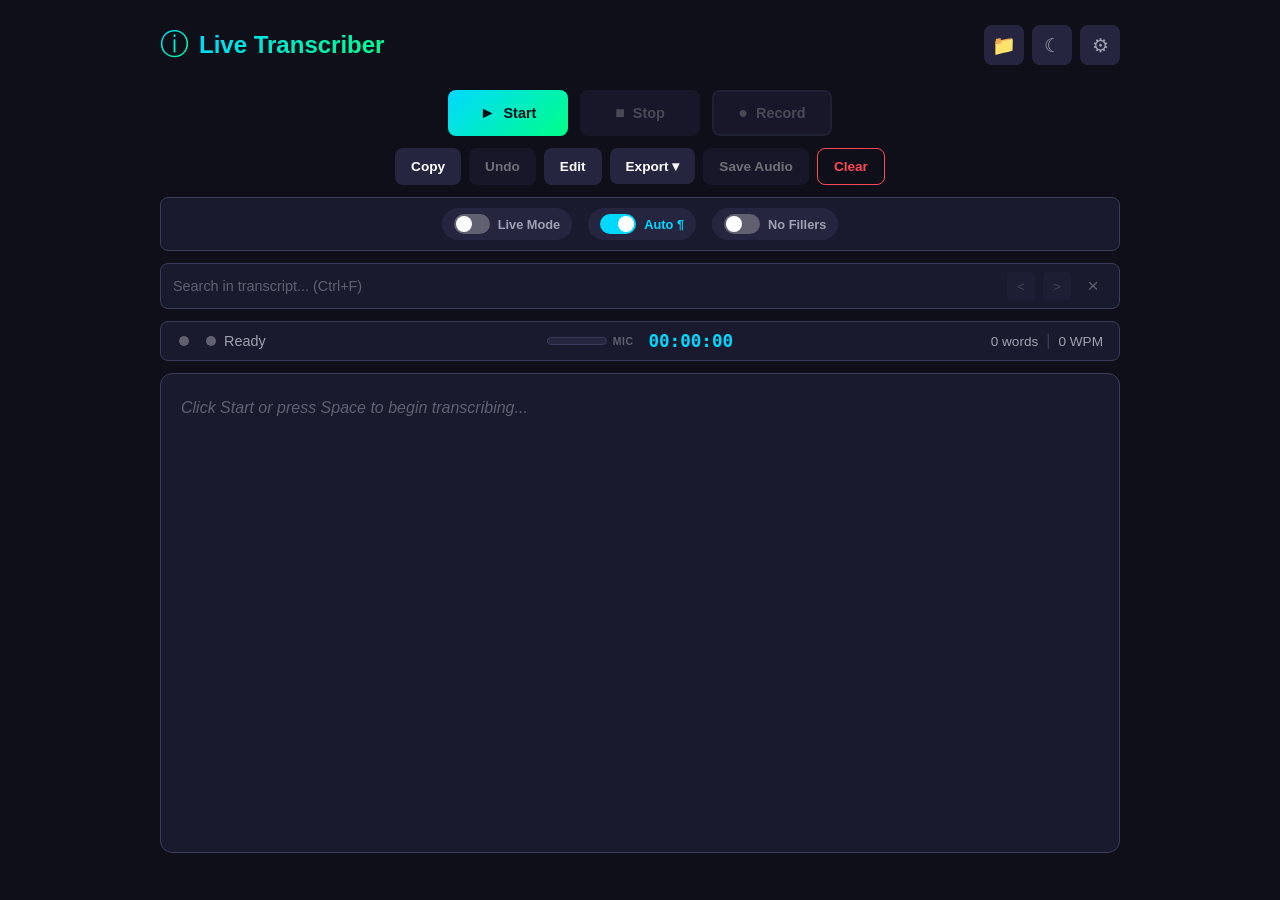
==== index.html @ f81601b1 "Live Transcriber Pro - PWA speech-to-text app Features: real-time transcription, audio recording, fi" ====
<!DOCTYPE html>
<html lang="en">
<head>
    <meta charset="UTF-8">
    <meta name="viewport" content="width=device-width, initial-scale=1.0">
    <title>Live Transcriber Pro</title>
    <link rel="stylesheet" href="style.css">

    <!-- PWA Support -->
    <link rel="manifest" href="manifest.json">
    <meta name="theme-color" content="#00d9ff">
    <meta name="apple-mobile-web-app-capable" content="yes">
    <meta name="apple-mobile-web-app-status-bar-style" content="black-translucent">
    <meta name="apple-mobile-web-app-title" content="Transcriber">
    <link rel="apple-touch-icon" href="icons/icon-192.png">
</head>
<body>
    <div class="app-container">
        <!-- Header -->
        <header class="header">
            <div class="logo">
                <span class="logo-icon">&#9432;</span>
                <h1>Live Transcriber</h1>
            </div>
            <div class="header-controls">
                <button id="uploadBtn" class="icon-btn" title="Upload Audio File">
                    <span>&#128193;</span>
                </button>
                <button id="themeToggle" class="icon-btn" title="Toggle Theme (T)">
                    <span class="theme-icon">&#9790;</span>
                </button>
                <button id="settingsBtn" class="icon-btn" title="Settings">
                    <span>&#9881;</span>
                </button>
            </div>
        </header>

        <!-- Settings Panel -->
        <div id="settingsPanel" class="settings-panel hidden">
            <div class="settings-header">
                <h3>Settings</h3>
                <button id="closeSettings" class="close-btn">&times;</button>
            </div>
            <div class="settings-content">
                <div class="setting-group">
                    <label>Language</label>
                    <select id="language">
                        <option value="en-US">English (US)</option>
                        <option value="en-GB">English (UK)</option>
                        <option value="en-IN">English (India)</option>
                        <option value="es-ES">Spanish</option>
                        <option value="fr-FR">French</option>
                        <option value="de-DE">German</option>
                        <option value="hi-IN">Hindi</option>
                        <option value="te-IN">Telugu</option>
                        <option value="ta-IN">Tamil</option>
                        <option value="ja-JP">Japanese</option>
                        <option value="ko-KR">Korean</option>
                        <option value="zh-CN">Chinese</option>
                        <option value="pt-BR">Portuguese</option>
                        <option value="ru-RU">Russian</option>
                        <option value="ar-SA">Arabic</option>
                    </select>
                </div>
                <div class="setting-group">
                    <label>Font Size</label>
                    <div class="font-controls">
                        <button id="fontDecrease" class="font-btn">A-</button>
                        <span id="fontSizeDisplay">16px</span>
                        <button id="fontIncrease" class="font-btn">A+</button>
                    </div>
                </div>
                <div class="setting-group" id="timestampsGroup">
                    <label>Show Timestamps</label>
                    <label class="toggle">
                        <input type="checkbox" id="showTimestamps">
                        <span class="toggle-slider"></span>
                    </label>
                    <span class="setting-hint" id="timestampsHint"></span>
                </div>
                <div class="setting-group">
                    <label>Auto-save to Browser</label>
                    <label class="toggle">
                        <input type="checkbox" id="autoSave" checked>
                        <span class="toggle-slider"></span>
                    </label>
                </div>
                <div class="setting-group">
                    <label>Noise Reduction</label>
                    <label class="toggle">
                        <input type="checkbox" id="noiseReduction">
                        <span class="toggle-slider"></span>
                    </label>
                </div>
                <div class="setting-group">
                    <label>Debug Logs</label>
                    <label class="toggle">
                        <input type="checkbox" id="debugMode" checked>
                        <span class="toggle-slider"></span>
                    </label>
                </div>
            </div>
        </div>

        <!-- Main Controls -->
        <div class="main-controls">
            <div class="control-group primary-controls">
                <button id="startBtn" class="btn btn-start" title="Start (Space)">
                    <span class="btn-icon">&#9658;</span>
                    <span>Start</span>
                </button>
                <button id="stopBtn" class="btn btn-stop" disabled title="Stop (Space)">
                    <span class="btn-icon">&#9632;</span>
                    <span>Stop</span>
                </button>
                <button id="recordBtn" class="btn btn-record" disabled title="Record Audio (R)">
                    <span class="btn-icon">&#9679;</span>
                    <span>Record</span>
                </button>
            </div>
            <div class="control-group secondary-controls">
                <button id="copyBtn" class="btn btn-secondary" title="Copy (C)">
                    <span>Copy</span>
                </button>
                <button id="undoBtn" class="btn btn-secondary" disabled title="Undo (Ctrl+Z)">
                    <span>Undo</span>
                </button>
                <button id="editBtn" class="btn btn-secondary" title="Edit Mode (E)">
                    <span>Edit</span>
                </button>
                <div class="export-dropdown">
                    <button id="exportBtn" class="btn btn-secondary" title="Export (Ctrl+S)">
                        <span>Export &#9662;</span>
                    </button>
                    <div class="export-menu hidden">
                        <button id="exportTxt">Text (.txt)</button>
                        <button id="exportSrt">Subtitles (.srt)</button>
                        <button id="exportJson">JSON (.json)</button>
                    </div>
                </div>
                <button id="saveAudioBtn" class="btn btn-secondary" disabled title="Save Audio">
                    <span>Save Audio</span>
                </button>
                <button id="clearBtn" class="btn btn-danger" title="Clear All">
                    <span>Clear</span>
                </button>
            </div>
        </div>

        <!-- Quick Toggles Bar -->
        <div class="quick-toggles">
            <label class="quick-toggle" title="Faster display - all text unified">
                <input type="checkbox" id="liveMode">
                <span class="quick-toggle-slider"></span>
                <span class="quick-toggle-label">Live Mode</span>
            </label>
            <label class="quick-toggle" title="Add paragraph breaks on pauses">
                <input type="checkbox" id="autoParagraph" checked>
                <span class="quick-toggle-slider"></span>
                <span class="quick-toggle-label">Auto ¶</span>
            </label>
            <label class="quick-toggle" title="Remove uh, um, like, etc.">
                <input type="checkbox" id="removeFillers">
                <span class="quick-toggle-slider"></span>
                <span class="quick-toggle-label">No Fillers</span>
            </label>
        </div>

        <!-- Search Bar -->
        <div class="search-bar">
            <input type="text" id="searchInput" placeholder="Search in transcript... (Ctrl+F)" />
            <span id="searchResults" class="search-results"></span>
            <button id="searchPrev" class="search-nav" disabled>&lt;</button>
            <button id="searchNext" class="search-nav" disabled>&gt;</button>
            <button id="clearSearch" class="search-clear">&times;</button>
        </div>

        <!-- Status Bar -->
        <div class="status-bar">
            <div class="status-left">
                <span id="connectionIndicator" class="connection-indicator" title="API Connection">
                    <span class="connection-dot"></span>
                </span>
                <span id="status" class="status">Ready</span>
                <span id="recordingIndicator" class="recording-indicator" style="display:none;">
                    <span class="rec-dot"></span> REC
                </span>
            </div>
            <div class="status-center">
                <div class="audio-meter-container" title="Microphone Level">
                    <div id="audioMeter" class="audio-meter">
                        <div id="audioLevel" class="audio-level"></div>
                    </div>
                    <span id="audioStatus" class="audio-status">MIC</span>
                </div>
                <span id="duration" class="duration">00:00:00</span>
            </div>
            <div class="status-right">
                <span id="wordCount" class="stat">0 words</span>
                <span class="stat-divider">|</span>
                <span id="wpm" class="stat">0 WPM</span>
            </div>
        </div>

        <!-- Transcript Container -->
        <div class="transcript-wrapper">
            <div class="transcript-container" id="transcriptContainer">
                <div id="transcript" class="transcript" contenteditable="false">
                    <span class="placeholder">Click Start or press Space to begin transcribing...</span>
                </div>
            </div>
        </div>

    </div>

    <div id="toast" class="toast hidden"></div>

    <!-- Upload Modal -->
    <div id="uploadModal" class="modal hidden">
        <div class="modal-content">
            <div class="modal-header">
                <h3>Upload Audio File</h3>
                <button id="closeUploadModal" class="close-btn">&times;</button>
            </div>
            <div class="modal-body">
                <div class="upload-zone" id="uploadZone">
                    <input type="file" id="audioFileInput" accept="audio/*,.webm,.mp3,.wav,.m4a,.ogg,.flac" hidden>
                    <div class="upload-icon">&#127911;</div>
                    <p>Drag & drop audio file here</p>
                    <p class="upload-hint">or click to browse</p>
                    <p class="upload-formats">Supports: MP3, WAV, M4A, WebM, OGG, FLAC</p>
                </div>
                <div id="uploadFileInfo" class="upload-file-info hidden">
                    <span class="file-icon">&#127925;</span>
                    <span id="uploadFileName" class="file-name">filename.mp3</span>
                    <span id="uploadFileSize" class="file-size">2.5 MB</span>
                    <button id="removeUploadFile" class="remove-file">&times;</button>
                </div>
                <div class="upload-options">
                    <div class="upload-option">
                        <label>Audio Language</label>
                        <select id="uploadLanguage">
                            <option value="auto">Auto-detect</option>
                            <option value="en">English</option>
                            <option value="hi">Hindi</option>
                            <option value="te">Telugu</option>
                            <option value="ta">Tamil</option>
                            <option value="es">Spanish</option>
                            <option value="fr">French</option>
                            <option value="de">German</option>
                            <option value="ja">Japanese</option>
                            <option value="ko">Korean</option>
                            <option value="zh">Chinese</option>
                            <option value="pt">Portuguese</option>
                            <option value="ru">Russian</option>
                            <option value="ar">Arabic</option>
                        </select>
                    </div>
                </div>
                <div id="uploadProgress" class="upload-progress hidden">
                    <div class="progress-bar">
                        <div id="progressFill" class="progress-fill"></div>
                    </div>
                    <p id="uploadStatus" class="upload-status">Connecting to Whisper server...</p>
                    <p id="uploadEstimate" class="upload-estimate"></p>
                </div>
                <div class="upload-server-status">
                    <span id="serverStatus" class="server-status disconnected">
                        <span class="server-dot"></span>
                        <span>Server: Checking...</span>
                    </span>
                </div>
            </div>
            <div class="modal-footer">
                <button id="transcribeBtn" class="btn btn-start" disabled>
                    <span>Transcribe</span>
                </button>
                <button id="transcribeBackground" class="btn btn-secondary hidden">
                    <span>Run in Background</span>
                </button>
                <p class="server-hint">Run <code>python whisper_server.py</code> first</p>
            </div>
        </div>
    </div>

    <script src="app.js"></script>
</body>
</html>
---- style.css ----
/* Live Transcriber Pro - Complete Styles */
* { margin: 0; padding: 0; box-sizing: border-box; }

:root {
    /* Dark theme (default) */
    --bg-primary: #0f0f1a;
    --bg-secondary: #1a1a2e;
    --bg-tertiary: #252540;
    --bg-input: #2a2a4a;
    --text-primary: #ffffff;
    --text-secondary: #a0a0b0;
    --text-muted: #606070;
    --accent-primary: #00d9ff;
    --accent-secondary: #00ff88;
    --accent-gradient: linear-gradient(135deg, #00d9ff, #00ff88);
    --danger: #ff4757;
    --warning: #ffa502;
    --border: #3a3a5a;
    --shadow: rgba(0, 0, 0, 0.3);
}

[data-theme="light"] {
    --bg-primary: #f5f5f8;
    --bg-secondary: #ffffff;
    --bg-tertiary: #e8e8f0;
    --bg-input: #ffffff;
    --text-primary: #1a1a2e;
    --text-secondary: #505060;
    --text-muted: #909098;
    --accent-primary: #0099cc;
    --accent-secondary: #00cc66;
    --accent-gradient: linear-gradient(135deg, #0099cc, #00cc66);
    --border: #d0d0e0;
    --shadow: rgba(0, 0, 0, 0.1);
}

body {
    font-family: 'Segoe UI', -apple-system, BlinkMacSystemFont, sans-serif;
    background: var(--bg-primary);
    min-height: 100vh;
    color: var(--text-primary);
    transition: background 0.3s, color 0.3s;
}

/* App Container */
.app-container {
    max-width: 1000px;
    margin: 0 auto;
    padding: 15px 20px;
    display: flex;
    flex-direction: column;
    min-height: 100vh;
}

/* Header */
.header {
    display: flex;
    justify-content: space-between;
    align-items: center;
    padding: 10px 0;
    margin-bottom: 15px;
}

.logo {
    display: flex;
    align-items: center;
    gap: 10px;
}

.logo-icon {
    font-size: 1.8rem;
    background: var(--accent-gradient);
    -webkit-background-clip: text;
    -webkit-text-fill-color: transparent;
    background-clip: text;
}

.logo h1 {
    font-size: 1.5rem;
    font-weight: 700;
    background: var(--accent-gradient);
    -webkit-background-clip: text;
    -webkit-text-fill-color: transparent;
    background-clip: text;
}

.header-controls {
    display: flex;
    gap: 8px;
}

.icon-btn {
    width: 40px;
    height: 40px;
    border: none;
    border-radius: 8px;
    background: var(--bg-tertiary);
    color: var(--text-secondary);
    font-size: 1.2rem;
    cursor: pointer;
    transition: all 0.2s;
    display: flex;
    align-items: center;
    justify-content: center;
}

.icon-btn:hover {
    background: var(--bg-input);
    color: var(--text-primary);
    transform: scale(1.05);
}

/* Settings Panel */
.settings-panel {
    background: var(--bg-secondary);
    border: 1px solid var(--border);
    border-radius: 12px;
    padding: 20px;
    margin-bottom: 15px;
    animation: slideDown 0.2s ease-out;
}

@keyframes slideDown {
    from { opacity: 0; transform: translateY(-10px); }
    to { opacity: 1; transform: translateY(0); }
}

.settings-header {
    display: flex;
    justify-content: space-between;
    align-items: center;
    margin-bottom: 20px;
    padding-bottom: 10px;
    border-bottom: 1px solid var(--border);
}

.settings-header h3 {
    font-size: 1.1rem;
    color: var(--text-primary);
}

.close-btn {
    width: 30px;
    height: 30px;
    border: none;
    border-radius: 6px;
    background: transparent;
    color: var(--text-secondary);
    font-size: 1.4rem;
    cursor: pointer;
    transition: all 0.2s;
}

.close-btn:hover {
    background: var(--danger);
    color: white;
}

.settings-content {
    display: grid;
    grid-template-columns: repeat(auto-fit, minmax(200px, 1fr));
    gap: 20px;
}

.setting-group {
    display: flex;
    flex-direction: column;
    gap: 8px;
}

.setting-group > label:first-child {
    font-size: 0.85rem;
    color: var(--text-secondary);
    font-weight: 500;
}

.setting-group select {
    padding: 10px 12px;
    border-radius: 8px;
    border: 1px solid var(--border);
    background: var(--bg-input);
    color: var(--text-primary);
    font-size: 0.9rem;
    cursor: pointer;
    transition: border-color 0.2s;
}

.setting-group select:focus {
    outline: none;
    border-color: var(--accent-primary);
}

/* Font Controls */
.font-controls {
    display: flex;
    align-items: center;
    gap: 10px;
}

.font-btn {
    width: 36px;
    height: 36px;
    border: 1px solid var(--border);
    border-radius: 6px;
    background: var(--bg-input);
    color: var(--text-primary);
    font-size: 0.85rem;
    font-weight: 600;
    cursor: pointer;
    transition: all 0.2s;
}

.font-btn:hover {
    background: var(--accent-primary);
    color: var(--bg-primary);
    border-color: var(--accent-primary);
}

#fontSizeDisplay {
    font-size: 0.9rem;
    color: var(--text-secondary);
    min-width: 40px;
    text-align: center;
}

/* Toggle Switch */
.toggle {
    position: relative;
    display: inline-block;
    width: 50px;
    height: 26px;
}

.toggle input {
    opacity: 0;
    width: 0;
    height: 0;
}

.toggle-slider {
    position: absolute;
    cursor: pointer;
    inset: 0;
    background: var(--bg-tertiary);
    border-radius: 26px;
    transition: 0.3s;
}

.toggle-slider::before {
    content: '';
    position: absolute;
    height: 20px;
    width: 20px;
    left: 3px;
    bottom: 3px;
    background: var(--text-secondary);
    border-radius: 50%;
    transition: 0.3s;
}

.toggle input:checked + .toggle-slider {
    background: var(--accent-primary);
}

.toggle input:checked + .toggle-slider::before {
    transform: translateX(24px);
    background: white;
}

/* Quick Toggles Bar */
.quick-toggles {
    display: flex;
    justify-content: center;
    gap: 16px;
    padding: 10px 16px;
    background: var(--bg-secondary);
    border: 1px solid var(--border);
    border-radius: 8px;
    margin-bottom: 12px;
}

.quick-toggle {
    display: flex;
    align-items: center;
    gap: 8px;
    cursor: pointer;
    padding: 6px 12px;
    border-radius: 20px;
    background: var(--bg-tertiary);
    transition: all 0.2s;
    user-select: none;
}

.quick-toggle:hover {
    background: var(--bg-input);
}

.quick-toggle input {
    display: none;
}

.quick-toggle-slider {
    width: 36px;
    height: 20px;
    background: var(--text-muted);
    border-radius: 20px;
    position: relative;
    transition: background 0.3s;
}

.quick-toggle-slider::before {
    content: '';
    position: absolute;
    width: 16px;
    height: 16px;
    border-radius: 50%;
    background: white;
    top: 2px;
    left: 2px;
    transition: transform 0.3s;
}

.quick-toggle input:checked + .quick-toggle-slider {
    background: var(--accent-primary);
}

.quick-toggle input:checked + .quick-toggle-slider::before {
    transform: translateX(16px);
}

.quick-toggle-label {
    font-size: 0.8rem;
    font-weight: 600;
    color: var(--text-secondary);
    white-space: nowrap;
}

.quick-toggle input:checked ~ .quick-toggle-label {
    color: var(--accent-primary);
}

/* Disabled state for quick toggles */
.quick-toggle.disabled {
    opacity: 0.4;
    cursor: not-allowed;
    pointer-events: none;
}

/* Setting hint text */
.setting-hint {
    font-size: 0.7rem;
    color: var(--warning);
    margin-top: 4px;
}

/* Disabled setting group */
.setting-group.disabled {
    opacity: 0.5;
}

.setting-group.disabled .toggle {
    pointer-events: none;
}

/* Main Controls */
.main-controls {
    display: flex;
    flex-direction: column;
    gap: 12px;
    margin-bottom: 12px;
}

.control-group {
    display: flex;
    gap: 10px;
    flex-wrap: wrap;
    justify-content: center;
}

.primary-controls {
    gap: 12px;
}

.secondary-controls {
    gap: 8px;
}

/* Buttons */
.btn {
    padding: 12px 20px;
    border: none;
    border-radius: 8px;
    font-size: 0.9rem;
    font-weight: 600;
    cursor: pointer;
    transition: all 0.2s;
    display: flex;
    align-items: center;
    gap: 8px;
}

.btn:hover:not(:disabled) {
    transform: translateY(-2px);
    box-shadow: 0 4px 12px var(--shadow);
}

.btn:active:not(:disabled) {
    transform: translateY(0);
}

.btn:disabled {
    opacity: 0.4;
    cursor: not-allowed;
}

.btn-icon {
    font-size: 1rem;
}

.btn-start {
    background: var(--accent-gradient);
    color: var(--bg-primary);
    min-width: 120px;
    justify-content: center;
}

.btn-stop {
    background: var(--bg-tertiary);
    color: var(--text-secondary);
    min-width: 120px;
    justify-content: center;
}

.btn-stop:not(:disabled) {
    background: var(--danger);
    color: white;
}

.btn-record {
    background: var(--bg-tertiary);
    color: var(--text-secondary);
    border: 2px solid var(--border);
    min-width: 120px;
    justify-content: center;
}

.btn-record:not(:disabled) {
    border-color: var(--danger);
    color: var(--text-primary);
}

.btn-record:not(:disabled):hover {
    background: var(--danger);
    color: white;
}

.btn-record.recording {
    background: var(--danger);
    color: white;
    border-color: var(--danger);
    animation: recordPulse 1s infinite;
}

@keyframes recordPulse {
    0%, 100% { box-shadow: 0 0 0 0 rgba(255, 71, 87, 0.5); }
    50% { box-shadow: 0 0 0 10px rgba(255, 71, 87, 0); }
}

.btn-secondary {
    background: var(--bg-tertiary);
    color: var(--text-primary);
    padding: 10px 16px;
    font-size: 0.85rem;
}

.btn-secondary:hover:not(:disabled) {
    background: var(--bg-input);
}

.btn-danger {
    background: transparent;
    color: var(--danger);
    border: 1px solid var(--danger);
    padding: 10px 16px;
    font-size: 0.85rem;
}

.btn-danger:hover:not(:disabled) {
    background: var(--danger);
    color: white;
}

/* Export Dropdown */
.export-dropdown {
    position: relative;
}

.export-menu {
    position: absolute;
    top: 100%;
    left: 0;
    margin-top: 5px;
    background: var(--bg-secondary);
    border: 1px solid var(--border);
    border-radius: 8px;
    overflow: hidden;
    min-width: 150px;
    z-index: 100;
    box-shadow: 0 4px 20px var(--shadow);
}

.export-menu button {
    width: 100%;
    padding: 12px 16px;
    border: none;
    background: transparent;
    color: var(--text-primary);
    font-size: 0.85rem;
    text-align: left;
    cursor: pointer;
    transition: background 0.2s;
}

.export-menu button:hover {
    background: var(--bg-tertiary);
}

/* Search Bar */
.search-bar {
    display: flex;
    align-items: center;
    gap: 8px;
    background: var(--bg-secondary);
    border: 1px solid var(--border);
    border-radius: 8px;
    padding: 8px 12px;
    margin-bottom: 12px;
}

.search-bar input {
    flex: 1;
    border: none;
    background: transparent;
    color: var(--text-primary);
    font-size: 0.9rem;
    outline: none;
}

.search-bar input::placeholder {
    color: var(--text-muted);
}

.search-results {
    font-size: 0.8rem;
    color: var(--text-secondary);
    min-width: 60px;
    text-align: center;
}

.search-nav {
    width: 28px;
    height: 28px;
    border: none;
    border-radius: 4px;
    background: var(--bg-tertiary);
    color: var(--text-secondary);
    cursor: pointer;
    transition: all 0.2s;
}

.search-nav:hover:not(:disabled) {
    background: var(--accent-primary);
    color: white;
}

.search-nav:disabled {
    opacity: 0.3;
    cursor: not-allowed;
}

.search-clear {
    width: 28px;
    height: 28px;
    border: none;
    border-radius: 4px;
    background: transparent;
    color: var(--text-muted);
    font-size: 1.2rem;
    cursor: pointer;
    transition: color 0.2s;
}

.search-clear:hover {
    color: var(--danger);
}

/* Status Bar */
.status-bar {
    display: flex;
    justify-content: space-between;
    align-items: center;
    padding: 10px 16px;
    background: var(--bg-secondary);
    border: 1px solid var(--border);
    border-radius: 8px;
    margin-bottom: 12px;
}

.status-left {
    display: flex;
    align-items: center;
    gap: 15px;
}

.status {
    display: flex;
    align-items: center;
    gap: 8px;
    font-size: 0.9rem;
    color: var(--text-secondary);
}

.status::before {
    content: '';
    width: 10px;
    height: 10px;
    border-radius: 50%;
    background: var(--text-muted);
    transition: background 0.3s;
}

.status.listening::before {
    background: var(--accent-secondary);
    animation: pulse 1s infinite;
}

.status.error::before {
    background: var(--danger);
}

@keyframes pulse {
    0%, 100% { opacity: 1; box-shadow: 0 0 0 0 rgba(0, 255, 136, 0.4); }
    50% { opacity: 0.7; box-shadow: 0 0 0 6px rgba(0, 255, 136, 0); }
}

.recording-indicator {
    display: flex;
    align-items: center;
    gap: 6px;
    color: var(--danger);
    font-size: 0.75rem;
    font-weight: 700;
    background: rgba(255, 71, 87, 0.15);
    padding: 4px 10px;
    border-radius: 4px;
}

.rec-dot {
    width: 8px;
    height: 8px;
    background: var(--danger);
    border-radius: 50%;
    animation: recPulse 1s infinite;
}

@keyframes recPulse {
    0%, 100% { opacity: 1; }
    50% { opacity: 0.3; }
}

.status-center {
    position: absolute;
    left: 50%;
    transform: translateX(-50%);
    display: flex;
    align-items: center;
    gap: 15px;
}

/* Audio Level Meter */
.audio-meter-container {
    display: flex;
    align-items: center;
    gap: 6px;
}

.audio-meter {
    width: 60px;
    height: 8px;
    background: var(--bg-tertiary);
    border-radius: 4px;
    overflow: hidden;
    border: 1px solid var(--border);
}

.audio-level {
    height: 100%;
    width: 0%;
    background: var(--accent-secondary);
    border-radius: 3px;
    transition: width 0.05s ease-out, background 0.2s;
}

.audio-level.medium {
    background: var(--warning);
}

.audio-level.high {
    background: var(--danger);
}

.audio-status {
    font-size: 0.65rem;
    font-weight: 700;
    color: var(--text-muted);
    letter-spacing: 0.5px;
}

.audio-status.active {
    color: var(--accent-secondary);
}

/* Connection Indicator */
.connection-indicator {
    display: flex;
    align-items: center;
    padding: 2px;
}

.connection-dot {
    width: 10px;
    height: 10px;
    border-radius: 50%;
    background: var(--text-muted);
    transition: background 0.3s, box-shadow 0.3s;
}

.connection-indicator.connecting .connection-dot {
    background: var(--warning);
    animation: connectionPulse 1s infinite;
}

.connection-indicator.connected .connection-dot {
    background: var(--accent-secondary);
    box-shadow: 0 0 8px var(--accent-secondary);
}

.connection-indicator.error .connection-dot {
    background: var(--danger);
    box-shadow: 0 0 8px var(--danger);
}

@keyframes connectionPulse {
    0%, 100% { opacity: 1; }
    50% { opacity: 0.4; }
}

.duration {
    font-family: 'SF Mono', 'Consolas', monospace;
    font-size: 1.1rem;
    color: var(--accent-primary);
    font-weight: 600;
}

.status-right {
    display: flex;
    align-items: center;
    gap: 8px;
}

.stat {
    font-size: 0.85rem;
    color: var(--text-secondary);
}

.stat-divider {
    color: var(--border);
}

/* Transcript Container */
.transcript-wrapper {
    flex: 1;
    display: flex;
    flex-direction: column;
    min-height: 0;
}

.transcript-container {
    flex: 1;
    background: var(--bg-secondary);
    border: 1px solid var(--border);
    border-radius: 12px;
    padding: 20px;
    min-height: 300px;
    max-height: calc(100vh - 420px);
    overflow-y: auto;
    transition: border-color 0.2s;
}

.transcript-container:focus-within {
    border-color: var(--accent-primary);
}

.transcript {
    font-size: 1.1rem;
    line-height: 1.8;
    outline: none;
}

.transcript.editable {
    cursor: text;
}

.placeholder {
    color: var(--text-muted);
    font-style: italic;
}

.confirmed {
    color: var(--text-primary);
}

.live {
    color: var(--accent-secondary);
    background: rgba(0, 255, 136, 0.15);
    font-weight: 500;
    border-bottom: 2px solid var(--accent-secondary);
    padding: 2px 4px;
    border-radius: 3px;
}

/* Live Mode - All text displayed as unified stream */
.live-mode {
    color: var(--text-primary);
    font-weight: 400;
}

.timestamp {
    font-size: 0.75rem;
    color: var(--accent-primary);
    font-family: monospace;
    margin-right: 8px;
    opacity: 0.8;
}

.paragraph-break {
    display: block;
    margin: 16px 0;
}

.search-highlight {
    background: var(--warning);
    color: var(--bg-primary);
    padding: 1px 2px;
    border-radius: 2px;
}

.search-highlight.current {
    background: var(--accent-primary);
}

/* Scrollbar */
.transcript-container::-webkit-scrollbar {
    width: 8px;
}

.transcript-container::-webkit-scrollbar-track {
    background: var(--bg-tertiary);
    border-radius: 4px;
}

.transcript-container::-webkit-scrollbar-thumb {
    background: var(--border);
    border-radius: 4px;
}

.transcript-container::-webkit-scrollbar-thumb:hover {
    background: var(--text-muted);
}

/* Keyboard Shortcuts Bar */
.shortcuts-bar {
    display: flex;
    justify-content: center;
    flex-wrap: wrap;
    gap: 15px;
    padding: 12px;
    margin-top: 12px;
    background: var(--bg-secondary);
    border: 1px solid var(--border);
    border-radius: 8px;
}

.shortcut {
    display: flex;
    align-items: center;
    gap: 6px;
    font-size: 0.75rem;
    color: var(--text-muted);
}

kbd {
    display: inline-block;
    padding: 3px 6px;
    font-family: 'SF Mono', 'Consolas', monospace;
    font-size: 0.7rem;
    background: var(--bg-tertiary);
    border: 1px solid var(--border);
    border-radius: 4px;
    color: var(--text-secondary);
}

/* Toast Notification */
.toast {
    position: fixed;
    bottom: 30px;
    left: 50%;
    transform: translateX(-50%) translateY(100px);
    background: var(--accent-gradient);
    color: var(--bg-primary);
    padding: 12px 30px;
    border-radius: 8px;
    font-weight: 600;
    font-size: 0.9rem;
    z-index: 1000;
    opacity: 0;
    transition: all 0.3s ease;
    box-shadow: 0 4px 20px var(--shadow);
}

.toast.show {
    transform: translateX(-50%) translateY(0);
    opacity: 1;
}

.toast.error {
    background: var(--danger);
    color: white;
}

/* Hidden class */
.hidden {
    display: none !important;
}

/* Modal */
.modal {
    position: fixed;
    inset: 0;
    background: rgba(0, 0, 0, 0.7);
    display: flex;
    align-items: center;
    justify-content: center;
    z-index: 1000;
    backdrop-filter: blur(4px);
}

.modal-content {
    background: var(--bg-secondary);
    border: 1px solid var(--border);
    border-radius: 16px;
    width: 90%;
    max-width: 500px;
    max-height: 90vh;
    overflow-y: auto;
    animation: modalSlideIn 0.2s ease-out;
}

@keyframes modalSlideIn {
    from { opacity: 0; transform: scale(0.95) translateY(-10px); }
    to { opacity: 1; transform: scale(1) translateY(0); }
}

.modal-header {
    display: flex;
    justify-content: space-between;
    align-items: center;
    padding: 20px;
    border-bottom: 1px solid var(--border);
}

.modal-header h3 {
    font-size: 1.2rem;
    color: var(--text-primary);
}

.modal-body {
    padding: 20px;
}

.modal-footer {
    padding: 15px 20px;
    border-top: 1px solid var(--border);
    display: flex;
    flex-direction: column;
    align-items: center;
    gap: 10px;
}

.modal-footer .btn {
    width: 100%;
    justify-content: center;
}

/* Upload Zone */
.upload-zone {
    border: 2px dashed var(--border);
    border-radius: 12px;
    padding: 40px 20px;
    text-align: center;
    cursor: pointer;
    transition: all 0.2s;
    background: var(--bg-tertiary);
}

.upload-zone:hover {
    border-color: var(--accent-primary);
    background: var(--bg-input);
}

.upload-zone.dragover {
    border-color: var(--accent-secondary);
    background: rgba(0, 255, 136, 0.1);
}

.upload-icon {
    font-size: 3rem;
    margin-bottom: 15px;
}

.upload-zone p {
    color: var(--text-secondary);
    margin: 5px 0;
}

.upload-hint {
    font-size: 0.85rem;
    color: var(--text-muted) !important;
}

.upload-formats {
    font-size: 0.75rem;
    color: var(--text-muted) !important;
    margin-top: 15px !important;
}

/* File Info */
.upload-file-info {
    display: flex;
    align-items: center;
    gap: 12px;
    padding: 15px;
    background: var(--bg-tertiary);
    border-radius: 8px;
    margin-bottom: 15px;
}

.file-icon {
    font-size: 1.5rem;
}

.file-name {
    flex: 1;
    color: var(--text-primary);
    font-weight: 500;
    overflow: hidden;
    text-overflow: ellipsis;
    white-space: nowrap;
}

.file-size {
    color: var(--text-muted);
    font-size: 0.85rem;
}

.remove-file {
    width: 28px;
    height: 28px;
    border: none;
    border-radius: 50%;
    background: var(--danger);
    color: white;
    font-size: 1.2rem;
    cursor: pointer;
    transition: transform 0.2s;
}

.remove-file:hover {
    transform: scale(1.1);
}

/* Upload Options */
.upload-options {
    margin: 20px 0;
}

.upload-option {
    display: flex;
    flex-direction: column;
    gap: 8px;
}

.upload-option label {
    font-size: 0.85rem;
    color: var(--text-secondary);
    font-weight: 500;
}

.upload-option select {
    padding: 10px 12px;
    border-radius: 8px;
    border: 1px solid var(--border);
    background: var(--bg-input);
    color: var(--text-primary);
    font-size: 0.9rem;
    cursor: pointer;
}

/* Progress */
.upload-progress {
    margin: 20px 0;
}

.progress-bar {
    height: 8px;
    background: var(--bg-tertiary);
    border-radius: 4px;
    overflow: hidden;
}

.progress-fill {
    height: 100%;
    width: 0%;
    background: var(--accent-gradient);
    border-radius: 4px;
    transition: width 0.3s;
}

.progress-fill.indeterminate {
    width: 30%;
    animation: progressIndeterminate 1.5s infinite ease-in-out;
}

@keyframes progressIndeterminate {
    0% { transform: translateX(-100%); }
    100% { transform: translateX(400%); }
}

.upload-status {
    text-align: center;
    color: var(--text-secondary);
    font-size: 0.85rem;
    margin-top: 10px;
}

.upload-estimate {
    text-align: center;
    color: var(--text-muted);
    font-size: 0.75rem;
    margin-top: 5px;
}

/* Background transcription notification */
.transcription-badge {
    position: fixed;
    bottom: 80px;
    right: 20px;
    background: var(--accent-gradient);
    color: var(--bg-primary);
    padding: 12px 20px;
    border-radius: 8px;
    font-size: 0.85rem;
    font-weight: 600;
    box-shadow: 0 4px 20px var(--shadow);
    z-index: 999;
    animation: badgePulse 2s infinite;
}

.transcription-badge.done {
    background: var(--accent-secondary);
    animation: none;
}

@keyframes badgePulse {
    0%, 100% { opacity: 1; }
    50% { opacity: 0.7; }
}

/* Server Status */
.upload-server-status {
    margin-top: 15px;
    text-align: center;
}

.server-status {
    display: inline-flex;
    align-items: center;
    gap: 8px;
    font-size: 0.8rem;
    padding: 6px 12px;
    border-radius: 20px;
    background: var(--bg-tertiary);
}

.server-dot {
    width: 8px;
    height: 8px;
    border-radius: 50%;
    background: var(--text-muted);
}

.server-status.connected .server-dot {
    background: var(--accent-secondary);
    box-shadow: 0 0 6px var(--accent-secondary);
}

.server-status.disconnected .server-dot {
    background: var(--danger);
}

.server-status.checking .server-dot {
    background: var(--warning);
    animation: pulse 1s infinite;
}

.server-hint {
    font-size: 0.75rem;
    color: var(--text-muted);
}

.server-hint code {
    background: var(--bg-tertiary);
    padding: 2px 6px;
    border-radius: 4px;
    font-family: 'SF Mono', 'Consolas', monospace;
}

/* Responsive */
@media (max-width: 768px) {
    .app-container {
        padding: 10px 15px;
    }

    .header {
        flex-direction: column;
        gap: 10px;
        text-align: center;
    }

    .settings-content {
        grid-template-columns: 1fr;
    }

    .control-group {
        flex-direction: column;
    }

    .btn {
        width: 100%;
        justify-content: center;
    }

    .status-bar {
        flex-direction: column;
        gap: 10px;
    }

    .status-center {
        position: static;
        transform: none;
    }

    .shortcuts-bar {
        display: none;
    }

    .transcript-container {
        max-height: calc(100vh - 500px);
    }

    .quick-toggles {
        flex-wrap: wrap;
        gap: 8px;
        padding: 8px 12px;
    }

    .quick-toggle {
        padding: 4px 10px;
    }

    .quick-toggle-slider {
        width: 32px;
        height: 18px;
    }

    .quick-toggle-slider::before {
        width: 14px;
        height: 14px;
    }

    .quick-toggle input:checked + .quick-toggle-slider::before {
        transform: translateX(14px);
    }

    .quick-toggle-label {
        font-size: 0.75rem;
    }
}

@media (max-width: 480px) {
    .logo h1 {
        font-size: 1.2rem;
    }

    .search-bar {
        flex-wrap: wrap;
    }

    .search-bar input {
        width: 100%;
    }
}
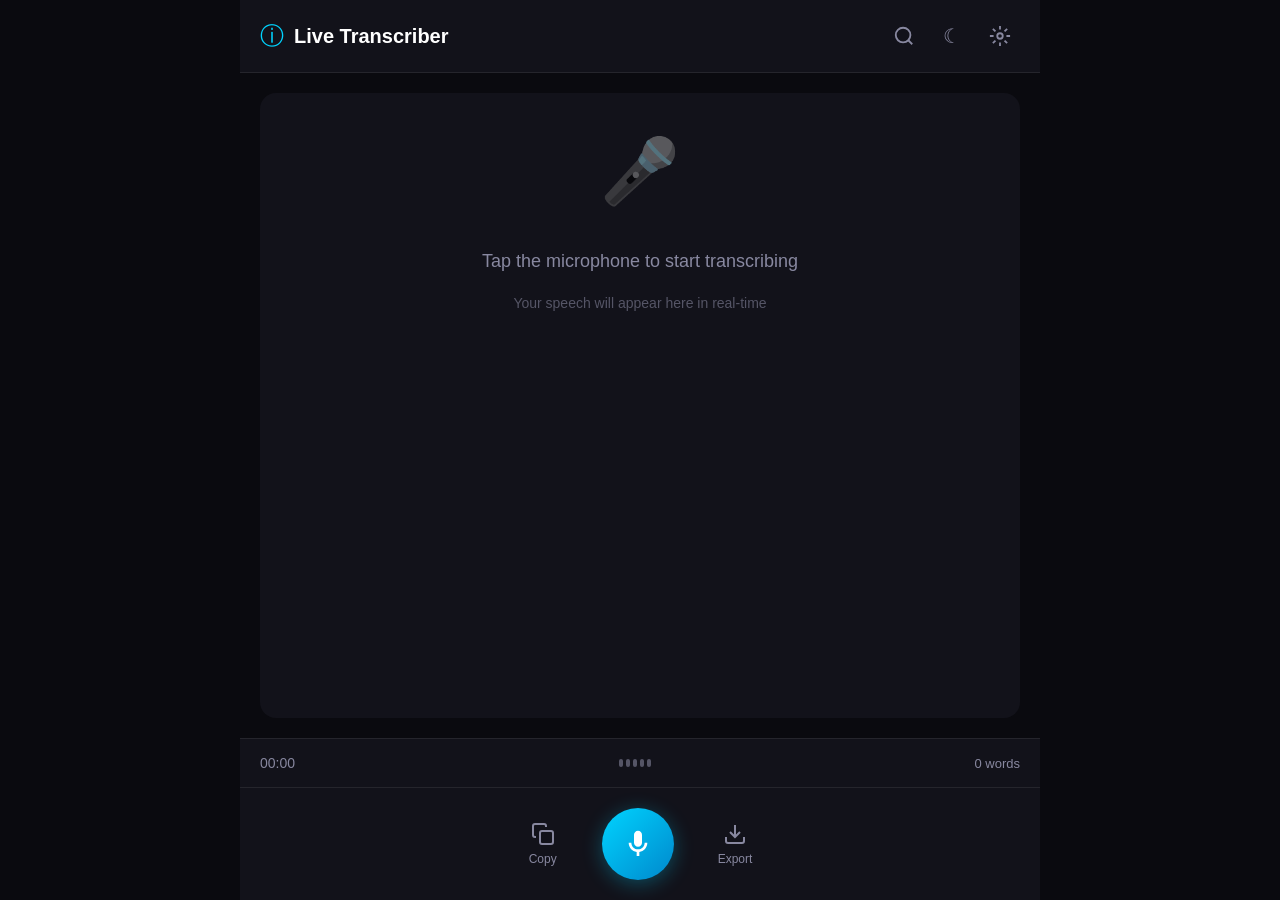
==== commit cac736da: "v4.0 - Modern Clean UI Redesign - Minimal header with just logo + settings icon - Big central mic bu" ====
--- a/index.html
+++ b/index.html
@@ -2,8 +2,8 @@
 <html lang="en">
 <head>
     <meta charset="UTF-8">
-    <meta name="viewport" content="width=device-width, initial-scale=1.0">
-    <title>Live Transcriber Pro</title>
+    <meta name="viewport" content="width=device-width, initial-scale=1.0, maximum-scale=1.0, user-scalable=no">
+    <title>Live Transcriber</title>
     <link rel="stylesheet" href="style.css">
 
     <!-- PWA Support -->
@@ -16,32 +16,142 @@
 </head>
 <body>
     <div class="app-container">
-        <!-- Header -->
+        <!-- Minimal Header -->
         <header class="header">
             <div class="logo">
                 <span class="logo-icon">&#9432;</span>
                 <h1>Live Transcriber</h1>
             </div>
-            <div class="header-controls">
-                <button id="uploadBtn" class="icon-btn" title="Upload Audio File">
-                    <span>&#128193;</span>
+            <div class="header-actions">
+                <button id="searchToggle" class="header-btn" title="Search (Ctrl+F)">
+                    <svg viewBox="0 0 24 24" fill="none" stroke="currentColor" stroke-width="2">
+                        <circle cx="11" cy="11" r="8"/><path d="m21 21-4.35-4.35"/>
+                    </svg>
                 </button>
-                <button id="themeToggle" class="icon-btn" title="Toggle Theme (T)">
+                <button id="themeToggle" class="header-btn" title="Toggle Theme">
                     <span class="theme-icon">&#9790;</span>
                 </button>
-                <button id="settingsBtn" class="icon-btn" title="Settings">
-                    <span>&#9881;</span>
+                <button id="settingsBtn" class="header-btn" title="Settings">
+                    <svg viewBox="0 0 24 24" fill="none" stroke="currentColor" stroke-width="2">
+                        <circle cx="12" cy="12" r="3"/><path d="M12 1v4M12 19v4M4.22 4.22l2.83 2.83M16.95 16.95l2.83 2.83M1 12h4M19 12h4M4.22 19.78l2.83-2.83M16.95 7.05l2.83-2.83"/>
+                    </svg>
                 </button>
             </div>
         </header>
 
-        <!-- Settings Panel -->
-        <div id="settingsPanel" class="settings-panel hidden">
-            <div class="settings-header">
-                <h3>Settings</h3>
-                <button id="closeSettings" class="close-btn">&times;</button>
-            </div>
-            <div class="settings-content">
+        <!-- Search Bar (Hidden by default) -->
+        <div id="searchBar" class="search-bar hidden">
+            <input type="text" id="searchInput" placeholder="Search in transcript..." />
+            <span id="searchResults" class="search-results"></span>
+            <button id="searchPrev" class="search-nav" disabled>&lt;</button>
+            <button id="searchNext" class="search-nav" disabled>&gt;</button>
+            <button id="clearSearch" class="search-clear">&times;</button>
+        </div>
+
+        <!-- Transcript Area (Main Content) -->
+        <div class="transcript-wrapper">
+            <div class="transcript-container" id="transcriptContainer">
+                <div id="transcript" class="transcript" contenteditable="false">
+                    <div class="placeholder-content">
+                        <div class="placeholder-icon">&#127908;</div>
+                        <p class="placeholder-text">Tap the microphone to start transcribing</p>
+                        <p class="placeholder-hint">Your speech will appear here in real-time</p>
+                    </div>
+                </div>
+            </div>
+        </div>
+
+        <!-- Status Bar -->
+        <div class="status-bar">
+            <div class="status-item">
+                <span id="duration" class="duration">00:00</span>
+            </div>
+            <div class="audio-visualizer" id="audioVisualizer">
+                <div class="visualizer-bar"></div>
+                <div class="visualizer-bar"></div>
+                <div class="visualizer-bar"></div>
+                <div class="visualizer-bar"></div>
+                <div class="visualizer-bar"></div>
+            </div>
+            <div class="status-item">
+                <span id="wordCount" class="word-count">0 words</span>
+            </div>
+        </div>
+
+        <!-- Bottom Action Bar -->
+        <div class="action-bar">
+            <button id="copyBtn" class="action-btn" title="Copy">
+                <svg viewBox="0 0 24 24" fill="none" stroke="currentColor" stroke-width="2">
+                    <rect x="9" y="9" width="13" height="13" rx="2"/><path d="M5 15H4a2 2 0 0 1-2-2V4a2 2 0 0 1 2-2h9a2 2 0 0 1 2 2v1"/>
+                </svg>
+                <span>Copy</span>
+            </button>
+
+            <button id="micBtn" class="mic-btn" title="Start/Stop (Space)">
+                <div class="mic-btn-inner">
+                    <svg class="mic-icon" viewBox="0 0 24 24" fill="currentColor">
+                        <path d="M12 14c1.66 0 3-1.34 3-3V5c0-1.66-1.34-3-3-3S9 3.34 9 5v6c0 1.66 1.34 3 3 3z"/>
+                        <path d="M17 11c0 2.76-2.24 5-5 5s-5-2.24-5-5H5c0 3.53 2.61 6.43 6 6.92V21h2v-3.08c3.39-.49 6-3.39 6-6.92h-2z"/>
+                    </svg>
+                    <svg class="stop-icon hidden" viewBox="0 0 24 24" fill="currentColor">
+                        <rect x="6" y="6" width="12" height="12" rx="2"/>
+                    </svg>
+                </div>
+                <div class="mic-pulse"></div>
+            </button>
+
+            <button id="exportBtn" class="action-btn" title="Export">
+                <svg viewBox="0 0 24 24" fill="none" stroke="currentColor" stroke-width="2">
+                    <path d="M21 15v4a2 2 0 0 1-2 2H5a2 2 0 0 1-2-2v-4"/><polyline points="7 10 12 15 17 10"/><line x1="12" y1="15" x2="12" y2="3"/>
+                </svg>
+                <span>Export</span>
+            </button>
+        </div>
+
+        <!-- Context Actions (shown when needed) -->
+        <div id="contextActions" class="context-actions hidden">
+            <button id="recordBtn" class="context-btn" title="Record Audio">
+                <svg viewBox="0 0 24 24" fill="currentColor">
+                    <circle cx="12" cy="12" r="8"/>
+                </svg>
+                <span>Record</span>
+            </button>
+            <button id="undoBtn" class="context-btn" title="Undo">
+                <svg viewBox="0 0 24 24" fill="none" stroke="currentColor" stroke-width="2">
+                    <path d="M3 7v6h6"/><path d="M21 17a9 9 0 0 0-9-9 9 9 0 0 0-6 2.3L3 13"/>
+                </svg>
+                <span>Undo</span>
+            </button>
+            <button id="editBtn" class="context-btn" title="Edit">
+                <svg viewBox="0 0 24 24" fill="none" stroke="currentColor" stroke-width="2">
+                    <path d="M11 4H4a2 2 0 0 0-2 2v14a2 2 0 0 0 2 2h14a2 2 0 0 0 2-2v-7"/><path d="M18.5 2.5a2.121 2.121 0 0 1 3 3L12 15l-4 1 1-4 9.5-9.5z"/>
+                </svg>
+                <span>Edit</span>
+            </button>
+            <button id="clearBtn" class="context-btn danger" title="Clear">
+                <svg viewBox="0 0 24 24" fill="none" stroke="currentColor" stroke-width="2">
+                    <polyline points="3 6 5 6 21 6"/><path d="M19 6v14a2 2 0 0 1-2 2H7a2 2 0 0 1-2-2V6m3 0V4a2 2 0 0 1 2-2h4a2 2 0 0 1 2 2v2"/>
+                </svg>
+                <span>Clear</span>
+            </button>
+        </div>
+
+        <!-- Recording Indicator -->
+        <div id="recordingIndicator" class="recording-indicator hidden">
+            <span class="rec-dot"></span>
+            <span>REC</span>
+        </div>
+    </div>
+
+    <!-- Settings Panel (Slide-in) -->
+    <div id="settingsPanel" class="settings-panel hidden">
+        <div class="settings-header">
+            <h3>Settings</h3>
+            <button id="closeSettings" class="close-btn">&times;</button>
+        </div>
+        <div class="settings-content">
+            <div class="settings-section">
+                <h4>General</h4>
                 <div class="setting-group">
                     <label>Language</label>
                     <select id="language">
@@ -70,148 +180,150 @@
                         <button id="fontIncrease" class="font-btn">A+</button>
                     </div>
                 </div>
-                <div class="setting-group" id="timestampsGroup">
-                    <label>Show Timestamps</label>
-                    <label class="toggle">
-                        <input type="checkbox" id="showTimestamps">
-                        <span class="toggle-slider"></span>
-                    </label>
-                    <span class="setting-hint" id="timestampsHint"></span>
-                </div>
-                <div class="setting-group">
-                    <label>Auto-save to Browser</label>
-                    <label class="toggle">
-                        <input type="checkbox" id="autoSave" checked>
-                        <span class="toggle-slider"></span>
-                    </label>
-                </div>
-                <div class="setting-group">
-                    <label>Noise Reduction</label>
-                    <label class="toggle">
-                        <input type="checkbox" id="noiseReduction">
-                        <span class="toggle-slider"></span>
-                    </label>
-                </div>
-                <div class="setting-group">
-                    <label>Debug Logs</label>
-                    <label class="toggle">
-                        <input type="checkbox" id="debugMode" checked>
-                        <span class="toggle-slider"></span>
-                    </label>
-                </div>
-            </div>
-        </div>
-
-        <!-- Main Controls -->
-        <div class="main-controls">
-            <div class="control-group primary-controls">
-                <button id="startBtn" class="btn btn-start" title="Start (Space)">
-                    <span class="btn-icon">&#9658;</span>
-                    <span>Start</span>
-                </button>
-                <button id="stopBtn" class="btn btn-stop" disabled title="Stop (Space)">
-                    <span class="btn-icon">&#9632;</span>
-                    <span>Stop</span>
-                </button>
-                <button id="recordBtn" class="btn btn-record" disabled title="Record Audio (R)">
-                    <span class="btn-icon">&#9679;</span>
-                    <span>Record</span>
-                </button>
-            </div>
-            <div class="control-group secondary-controls">
-                <button id="copyBtn" class="btn btn-secondary" title="Copy (C)">
-                    <span>Copy</span>
-                </button>
-                <button id="undoBtn" class="btn btn-secondary" disabled title="Undo (Ctrl+Z)">
-                    <span>Undo</span>
-                </button>
-                <button id="editBtn" class="btn btn-secondary" title="Edit Mode (E)">
-                    <span>Edit</span>
-                </button>
-                <div class="export-dropdown">
-                    <button id="exportBtn" class="btn btn-secondary" title="Export (Ctrl+S)">
-                        <span>Export &#9662;</span>
+            </div>
+
+            <div class="settings-section">
+                <h4>Transcription</h4>
+                <div class="setting-group">
+                    <div class="setting-row">
+                        <div>
+                            <label>Live Mode</label>
+                            <span class="setting-desc">Faster display, unified text</span>
+                        </div>
+                        <label class="toggle">
+                            <input type="checkbox" id="liveMode">
+                            <span class="toggle-slider"></span>
+                        </label>
+                    </div>
+                </div>
+                <div class="setting-group">
+                    <div class="setting-row">
+                        <div>
+                            <label>Auto Paragraph</label>
+                            <span class="setting-desc">Add breaks on pauses</span>
+                        </div>
+                        <label class="toggle">
+                            <input type="checkbox" id="autoParagraph" checked>
+                            <span class="toggle-slider"></span>
+                        </label>
+                    </div>
+                </div>
+                <div class="setting-group">
+                    <div class="setting-row">
+                        <div>
+                            <label>Remove Fillers</label>
+                            <span class="setting-desc">Hide uh, um, like, etc.</span>
+                        </div>
+                        <label class="toggle">
+                            <input type="checkbox" id="removeFillers">
+                            <span class="toggle-slider"></span>
+                        </label>
+                    </div>
+                </div>
+                <div class="setting-group">
+                    <div class="setting-row">
+                        <div>
+                            <label>Show Timestamps</label>
+                            <span class="setting-desc">Display time markers</span>
+                        </div>
+                        <label class="toggle">
+                            <input type="checkbox" id="showTimestamps">
+                            <span class="toggle-slider"></span>
+                        </label>
+                    </div>
+                </div>
+            </div>
+
+            <div class="settings-section">
+                <h4>Audio</h4>
+                <div class="setting-group">
+                    <div class="setting-row">
+                        <div>
+                            <label>Noise Reduction</label>
+                            <span class="setting-desc">Filter background noise</span>
+                        </div>
+                        <label class="toggle">
+                            <input type="checkbox" id="noiseReduction">
+                            <span class="toggle-slider"></span>
+                        </label>
+                    </div>
+                </div>
+            </div>
+
+            <div class="settings-section">
+                <h4>Storage</h4>
+                <div class="setting-group">
+                    <div class="setting-row">
+                        <div>
+                            <label>Auto-save</label>
+                            <span class="setting-desc">Save to browser storage</span>
+                        </div>
+                        <label class="toggle">
+                            <input type="checkbox" id="autoSave" checked>
+                            <span class="toggle-slider"></span>
+                        </label>
+                    </div>
+                </div>
+            </div>
+
+            <div class="settings-section">
+                <h4>Advanced</h4>
+                <div class="setting-group">
+                    <button id="uploadBtn" class="settings-action-btn">
+                        <svg viewBox="0 0 24 24" fill="none" stroke="currentColor" stroke-width="2">
+                            <path d="M21 15v4a2 2 0 0 1-2 2H5a2 2 0 0 1-2-2v-4"/><polyline points="17 8 12 3 7 8"/><line x1="12" y1="3" x2="12" y2="15"/>
+                        </svg>
+                        Upload Audio File
                     </button>
-                    <div class="export-menu hidden">
-                        <button id="exportTxt">Text (.txt)</button>
-                        <button id="exportSrt">Subtitles (.srt)</button>
-                        <button id="exportJson">JSON (.json)</button>
-                    </div>
-                </div>
-                <button id="saveAudioBtn" class="btn btn-secondary" disabled title="Save Audio">
-                    <span>Save Audio</span>
-                </button>
-                <button id="clearBtn" class="btn btn-danger" title="Clear All">
-                    <span>Clear</span>
-                </button>
-            </div>
-        </div>
-
-        <!-- Quick Toggles Bar -->
-        <div class="quick-toggles">
-            <label class="quick-toggle" title="Faster display - all text unified">
-                <input type="checkbox" id="liveMode">
-                <span class="quick-toggle-slider"></span>
-                <span class="quick-toggle-label">Live Mode</span>
-            </label>
-            <label class="quick-toggle" title="Add paragraph breaks on pauses">
-                <input type="checkbox" id="autoParagraph" checked>
-                <span class="quick-toggle-slider"></span>
-                <span class="quick-toggle-label">Auto ¶</span>
-            </label>
-            <label class="quick-toggle" title="Remove uh, um, like, etc.">
-                <input type="checkbox" id="removeFillers">
-                <span class="quick-toggle-slider"></span>
-                <span class="quick-toggle-label">No Fillers</span>
-            </label>
-        </div>
-
-        <!-- Search Bar -->
-        <div class="search-bar">
-            <input type="text" id="searchInput" placeholder="Search in transcript... (Ctrl+F)" />
-            <span id="searchResults" class="search-results"></span>
-            <button id="searchPrev" class="search-nav" disabled>&lt;</button>
-            <button id="searchNext" class="search-nav" disabled>&gt;</button>
-            <button id="clearSearch" class="search-clear">&times;</button>
-        </div>
-
-        <!-- Status Bar -->
-        <div class="status-bar">
-            <div class="status-left">
-                <span id="connectionIndicator" class="connection-indicator" title="API Connection">
-                    <span class="connection-dot"></span>
-                </span>
-                <span id="status" class="status">Ready</span>
-                <span id="recordingIndicator" class="recording-indicator" style="display:none;">
-                    <span class="rec-dot"></span> REC
-                </span>
-            </div>
-            <div class="status-center">
-                <div class="audio-meter-container" title="Microphone Level">
-                    <div id="audioMeter" class="audio-meter">
-                        <div id="audioLevel" class="audio-level"></div>
-                    </div>
-                    <span id="audioStatus" class="audio-status">MIC</span>
-                </div>
-                <span id="duration" class="duration">00:00:00</span>
-            </div>
-            <div class="status-right">
-                <span id="wordCount" class="stat">0 words</span>
-                <span class="stat-divider">|</span>
-                <span id="wpm" class="stat">0 WPM</span>
-            </div>
-        </div>
-
-        <!-- Transcript Container -->
-        <div class="transcript-wrapper">
-            <div class="transcript-container" id="transcriptContainer">
-                <div id="transcript" class="transcript" contenteditable="false">
-                    <span class="placeholder">Click Start or press Space to begin transcribing...</span>
-                </div>
-            </div>
-        </div>
-
+                </div>
+                <div class="setting-group">
+                    <div class="setting-row">
+                        <div>
+                            <label>Debug Mode</label>
+                            <span class="setting-desc">Show console logs</span>
+                        </div>
+                        <label class="toggle">
+                            <input type="checkbox" id="debugMode">
+                            <span class="toggle-slider"></span>
+                        </label>
+                    </div>
+                </div>
+            </div>
+        </div>
     </div>
+    <div id="settingsOverlay" class="settings-overlay hidden"></div>
+
+    <!-- Export Menu -->
+    <div id="exportMenu" class="export-menu hidden">
+        <div class="export-menu-content">
+            <h4>Export As</h4>
+            <button id="exportTxt" class="export-option">
+                <svg viewBox="0 0 24 24" fill="none" stroke="currentColor" stroke-width="2">
+                    <path d="M14 2H6a2 2 0 0 0-2 2v16a2 2 0 0 0 2 2h12a2 2 0 0 0 2-2V8z"/><polyline points="14 2 14 8 20 8"/><line x1="16" y1="13" x2="8" y2="13"/><line x1="16" y1="17" x2="8" y2="17"/>
+                </svg>
+                Text (.txt)
+            </button>
+            <button id="exportSrt" class="export-option">
+                <svg viewBox="0 0 24 24" fill="none" stroke="currentColor" stroke-width="2">
+                    <rect x="2" y="2" width="20" height="20" rx="2.18" ry="2.18"/><line x1="7" y1="2" x2="7" y2="22"/><line x1="17" y1="2" x2="17" y2="22"/><line x1="2" y1="12" x2="22" y2="12"/><line x1="2" y1="7" x2="7" y2="7"/><line x1="2" y1="17" x2="7" y2="17"/><line x1="17" y1="17" x2="22" y2="17"/><line x1="17" y1="7" x2="22" y2="7"/>
+                </svg>
+                Subtitles (.srt)
+            </button>
+            <button id="exportJson" class="export-option">
+                <svg viewBox="0 0 24 24" fill="none" stroke="currentColor" stroke-width="2">
+                    <polyline points="16 18 22 12 16 6"/><polyline points="8 6 2 12 8 18"/>
+                </svg>
+                JSON (.json)
+            </button>
+            <button id="saveAudioBtn" class="export-option" disabled>
+                <svg viewBox="0 0 24 24" fill="none" stroke="currentColor" stroke-width="2">
+                    <path d="M9 18V5l12-2v13"/><circle cx="6" cy="18" r="3"/><circle cx="18" cy="16" r="3"/>
+                </svg>
+                Save Recording
+            </button>
+        </div>
+    </div>
+    <div id="exportOverlay" class="export-overlay hidden"></div>
 
     <div id="toast" class="toast hidden"></div>
 
@@ -278,7 +390,70 @@
                 <button id="transcribeBackground" class="btn btn-secondary hidden">
                     <span>Run in Background</span>
                 </button>
-                <p class="server-hint">Run <code>python whisper_server.py</code> first</p>
+                <p class="server-hint">Run <code>py whisper_server.py</code> first</p>
+                <button id="setupGuideBtn" class="btn btn-link">Setup Guide</button>
+            </div>
+        </div>
+    </div>
+
+    <!-- Setup Guide Modal -->
+    <div id="setupGuideModal" class="modal hidden">
+        <div class="modal-content setup-guide">
+            <div class="modal-header">
+                <h3>Whisper Server Setup</h3>
+                <button id="closeSetupGuide" class="close-btn">&times;</button>
+            </div>
+            <div class="modal-body">
+                <p class="setup-intro">To transcribe audio files, you need to run a local server. Follow these steps once:</p>
+
+                <div class="setup-step">
+                    <span class="step-number">1</span>
+                    <div class="step-content">
+                        <h4>Install Python</h4>
+                        <p>Download from <a href="https://python.org/downloads" target="_blank">python.org/downloads</a></p>
+                        <p class="step-note">During install, check "Add Python to PATH"</p>
+                    </div>
+                </div>
+
+                <div class="setup-step">
+                    <span class="step-number">2</span>
+                    <div class="step-content">
+                        <h4>Install FFmpeg</h4>
+                        <p>Open Command Prompt and run:</p>
+                        <code class="command">winget install ffmpeg</code>
+                        <p class="step-note">Mac: <code>brew install ffmpeg</code></p>
+                    </div>
+                </div>
+
+                <div class="setup-step">
+                    <span class="step-number">3</span>
+                    <div class="step-content">
+                        <h4>Install Python packages</h4>
+                        <code class="command">pip install flask flask-cors openai-whisper</code>
+                        <p class="step-note">This may take a few minutes</p>
+                    </div>
+                </div>
+
+                <div class="setup-step">
+                    <span class="step-number">4</span>
+                    <div class="step-content">
+                        <h4>Download whisper_server.py</h4>
+                        <p><a href="https://github.com/kittukrish57/LiveTranscriber/blob/main/whisper_server.py" target="_blank">Click here to view</a> → Click "Raw" → Save as whisper_server.py</p>
+                    </div>
+                </div>
+
+                <div class="setup-step">
+                    <span class="step-number">5</span>
+                    <div class="step-content">
+                        <h4>Start the server</h4>
+                        <code class="command">py whisper_server.py</code>
+                        <p class="step-note">Keep this window open while using file upload</p>
+                    </div>
+                </div>
+
+                <div class="setup-done">
+                    <p>Once the server shows "Running on http://localhost:5000", come back here and upload your file!</p>
+                </div>
             </div>
         </div>
     </div>
--- a/style.css
+++ b/style.css
@@ -1,55 +1,57 @@
-/* Live Transcriber Pro - Complete Styles */
+/* Live Transcriber - Modern Clean Design */
 * { margin: 0; padding: 0; box-sizing: border-box; }
 
 :root {
-    /* Dark theme (default) */
-    --bg-primary: #0f0f1a;
-    --bg-secondary: #1a1a2e;
-    --bg-tertiary: #252540;
-    --bg-input: #2a2a4a;
+    --bg-primary: #0a0a0f;
+    --bg-secondary: #12121a;
+    --bg-card: #1a1a25;
+    --bg-hover: #252535;
     --text-primary: #ffffff;
-    --text-secondary: #a0a0b0;
-    --text-muted: #606070;
-    --accent-primary: #00d9ff;
+    --text-secondary: #8888a0;
+    --text-muted: #555566;
+    --accent: #00d4ff;
+    --accent-glow: rgba(0, 212, 255, 0.3);
     --accent-secondary: #00ff88;
-    --accent-gradient: linear-gradient(135deg, #00d9ff, #00ff88);
-    --danger: #ff4757;
-    --warning: #ffa502;
-    --border: #3a3a5a;
-    --shadow: rgba(0, 0, 0, 0.3);
+    --danger: #ff4466;
+    --danger-glow: rgba(255, 68, 102, 0.3);
+    --border: rgba(255, 255, 255, 0.08);
+    --shadow: rgba(0, 0, 0, 0.5);
+    --radius: 16px;
+    --radius-sm: 10px;
 }
 
 [data-theme="light"] {
     --bg-primary: #f5f5f8;
     --bg-secondary: #ffffff;
-    --bg-tertiary: #e8e8f0;
-    --bg-input: #ffffff;
-    --text-primary: #1a1a2e;
-    --text-secondary: #505060;
-    --text-muted: #909098;
-    --accent-primary: #0099cc;
-    --accent-secondary: #00cc66;
-    --accent-gradient: linear-gradient(135deg, #0099cc, #00cc66);
-    --border: #d0d0e0;
+    --bg-card: #ffffff;
+    --bg-hover: #f0f0f5;
+    --text-primary: #1a1a25;
+    --text-secondary: #666680;
+    --text-muted: #9999aa;
+    --accent: #0099cc;
+    --accent-glow: rgba(0, 153, 204, 0.2);
+    --border: rgba(0, 0, 0, 0.08);
     --shadow: rgba(0, 0, 0, 0.1);
 }
 
 body {
-    font-family: 'Segoe UI', -apple-system, BlinkMacSystemFont, sans-serif;
+    font-family: -apple-system, BlinkMacSystemFont, 'Segoe UI', Roboto, sans-serif;
     background: var(--bg-primary);
+    color: var(--text-primary);
     min-height: 100vh;
-    color: var(--text-primary);
-    transition: background 0.3s, color 0.3s;
+    min-height: 100dvh;
+    overflow: hidden;
 }
 
 /* App Container */
 .app-container {
-    max-width: 1000px;
+    display: flex;
+    flex-direction: column;
+    height: 100vh;
+    height: 100dvh;
+    max-width: 800px;
     margin: 0 auto;
-    padding: 15px 20px;
-    display: flex;
-    flex-direction: column;
-    min-height: 100vh;
+    position: relative;
 }
 
 /* Header */
@@ -57,8 +59,9 @@
     display: flex;
     justify-content: space-between;
     align-items: center;
-    padding: 10px 0;
-    margin-bottom: 15px;
+    padding: 16px 20px;
+    background: var(--bg-secondary);
+    border-bottom: 1px solid var(--border);
 }
 
 .logo {
@@ -68,167 +71,617 @@
 }
 
 .logo-icon {
-    font-size: 1.8rem;
-    background: var(--accent-gradient);
-    -webkit-background-clip: text;
-    -webkit-text-fill-color: transparent;
-    background-clip: text;
+    font-size: 24px;
+    color: var(--accent);
 }
 
 .logo h1 {
-    font-size: 1.5rem;
-    font-weight: 700;
-    background: var(--accent-gradient);
-    -webkit-background-clip: text;
-    -webkit-text-fill-color: transparent;
-    background-clip: text;
-}
-
-.header-controls {
+    font-size: 1.25rem;
+    font-weight: 600;
+    color: var(--text-primary);
+}
+
+.header-actions {
     display: flex;
     gap: 8px;
 }
 
-.icon-btn {
+.header-btn {
     width: 40px;
     height: 40px;
     border: none;
+    background: transparent;
+    color: var(--text-secondary);
+    cursor: pointer;
+    border-radius: var(--radius-sm);
+    display: flex;
+    align-items: center;
+    justify-content: center;
+    transition: all 0.2s;
+}
+
+.header-btn:hover {
+    background: var(--bg-hover);
+    color: var(--text-primary);
+}
+
+.header-btn svg {
+    width: 22px;
+    height: 22px;
+}
+
+.theme-icon {
+    font-size: 20px;
+}
+
+/* Search Bar */
+.search-bar {
+    display: flex;
+    align-items: center;
+    gap: 8px;
+    padding: 12px 20px;
+    background: var(--bg-secondary);
+    border-bottom: 1px solid var(--border);
+}
+
+.search-bar.hidden {
+    display: none;
+}
+
+.search-bar input {
+    flex: 1;
+    padding: 10px 16px;
+    background: var(--bg-card);
+    border: 1px solid var(--border);
+    border-radius: var(--radius-sm);
+    color: var(--text-primary);
+    font-size: 15px;
+}
+
+.search-bar input::placeholder {
+    color: var(--text-muted);
+}
+
+.search-bar input:focus {
+    outline: none;
+    border-color: var(--accent);
+}
+
+.search-results {
+    color: var(--text-secondary);
+    font-size: 13px;
+    min-width: 60px;
+}
+
+.search-nav, .search-clear {
+    width: 32px;
+    height: 32px;
+    border: none;
+    background: var(--bg-card);
+    color: var(--text-secondary);
     border-radius: 8px;
-    background: var(--bg-tertiary);
-    color: var(--text-secondary);
-    font-size: 1.2rem;
-    cursor: pointer;
+    cursor: pointer;
+    font-size: 14px;
+}
+
+.search-nav:disabled {
+    opacity: 0.3;
+    cursor: not-allowed;
+}
+
+/* Transcript Area */
+.transcript-wrapper {
+    flex: 1;
+    overflow: hidden;
+    padding: 20px;
+}
+
+.transcript-container {
+    height: 100%;
+    overflow-y: auto;
+    background: var(--bg-secondary);
+    border-radius: var(--radius);
+    padding: 24px;
+}
+
+.transcript {
+    font-size: 18px;
+    line-height: 1.7;
+    color: var(--text-primary);
+    min-height: 100%;
+}
+
+.transcript:focus {
+    outline: none;
+}
+
+/* Placeholder */
+.placeholder-content {
+    display: flex;
+    flex-direction: column;
+    align-items: center;
+    justify-content: center;
+    height: 100%;
+    text-align: center;
+    color: var(--text-muted);
+}
+
+.placeholder-icon {
+    font-size: 64px;
+    margin-bottom: 20px;
+    opacity: 0.5;
+}
+
+.placeholder-text {
+    font-size: 18px;
+    color: var(--text-secondary);
+    margin-bottom: 8px;
+}
+
+.placeholder-hint {
+    font-size: 14px;
+    color: var(--text-muted);
+}
+
+/* Transcript text styles */
+.transcript .final {
+    color: var(--text-primary);
+}
+
+.transcript .interim {
+    color: var(--accent);
+    opacity: 0.8;
+}
+
+.transcript .timestamp {
+    font-size: 12px;
+    color: var(--text-muted);
+    margin-right: 8px;
+}
+
+.transcript p {
+    margin-bottom: 16px;
+}
+
+/* Status Bar */
+.status-bar {
+    display: flex;
+    justify-content: space-between;
+    align-items: center;
+    padding: 12px 20px;
+    background: var(--bg-secondary);
+    border-top: 1px solid var(--border);
+}
+
+.status-item {
+    font-size: 14px;
+    color: var(--text-secondary);
+}
+
+.duration {
+    font-variant-numeric: tabular-nums;
+    font-weight: 500;
+}
+
+.word-count {
+    font-size: 13px;
+}
+
+/* Audio Visualizer */
+.audio-visualizer {
+    display: flex;
+    align-items: center;
+    gap: 3px;
+    height: 24px;
+}
+
+.visualizer-bar {
+    width: 4px;
+    height: 8px;
+    background: var(--text-muted);
+    border-radius: 2px;
+    transition: height 0.1s ease;
+}
+
+.audio-visualizer.active .visualizer-bar {
+    background: var(--accent);
+    animation: visualize 0.5s ease-in-out infinite;
+}
+
+.audio-visualizer.active .visualizer-bar:nth-child(1) { animation-delay: 0s; }
+.audio-visualizer.active .visualizer-bar:nth-child(2) { animation-delay: 0.1s; }
+.audio-visualizer.active .visualizer-bar:nth-child(3) { animation-delay: 0.2s; }
+.audio-visualizer.active .visualizer-bar:nth-child(4) { animation-delay: 0.1s; }
+.audio-visualizer.active .visualizer-bar:nth-child(5) { animation-delay: 0s; }
+
+@keyframes visualize {
+    0%, 100% { height: 8px; }
+    50% { height: 20px; }
+}
+
+/* Action Bar */
+.action-bar {
+    display: flex;
+    justify-content: center;
+    align-items: center;
+    gap: 24px;
+    padding: 20px;
+    background: var(--bg-secondary);
+    border-top: 1px solid var(--border);
+}
+
+.action-btn {
+    display: flex;
+    flex-direction: column;
+    align-items: center;
+    gap: 6px;
+    padding: 12px 20px;
+    background: transparent;
+    border: none;
+    color: var(--text-secondary);
+    cursor: pointer;
+    border-radius: var(--radius-sm);
     transition: all 0.2s;
+    min-width: 70px;
+}
+
+.action-btn:hover {
+    background: var(--bg-hover);
+    color: var(--text-primary);
+}
+
+.action-btn svg {
+    width: 24px;
+    height: 24px;
+}
+
+.action-btn span {
+    font-size: 12px;
+    font-weight: 500;
+}
+
+/* Mic Button */
+.mic-btn {
+    position: relative;
+    width: 72px;
+    height: 72px;
+    border: none;
+    background: linear-gradient(135deg, var(--accent), #0088cc);
+    border-radius: 50%;
+    cursor: pointer;
     display: flex;
     align-items: center;
     justify-content: center;
-}
-
-.icon-btn:hover {
-    background: var(--bg-input);
-    color: var(--text-primary);
+    box-shadow: 0 4px 20px var(--accent-glow);
+    transition: all 0.3s ease;
+}
+
+.mic-btn:hover {
     transform: scale(1.05);
+    box-shadow: 0 6px 30px var(--accent-glow);
+}
+
+.mic-btn:active {
+    transform: scale(0.98);
+}
+
+.mic-btn-inner {
+    width: 100%;
+    height: 100%;
+    display: flex;
+    align-items: center;
+    justify-content: center;
+}
+
+.mic-btn svg {
+    width: 32px;
+    height: 32px;
+    color: white;
+}
+
+.mic-btn .stop-icon {
+    display: none;
+}
+
+.mic-btn.recording {
+    background: linear-gradient(135deg, var(--danger), #cc0033);
+    box-shadow: 0 4px 20px var(--danger-glow);
+    animation: pulse-recording 1.5s ease-in-out infinite;
+}
+
+.mic-btn.recording .mic-icon {
+    display: none;
+}
+
+.mic-btn.recording .stop-icon {
+    display: block;
+}
+
+.mic-pulse {
+    position: absolute;
+    width: 100%;
+    height: 100%;
+    border-radius: 50%;
+    background: var(--accent);
+    opacity: 0;
+    pointer-events: none;
+}
+
+.mic-btn.recording .mic-pulse {
+    animation: pulse-ring 1.5s ease-out infinite;
+}
+
+@keyframes pulse-recording {
+    0%, 100% { transform: scale(1); }
+    50% { transform: scale(1.02); }
+}
+
+@keyframes pulse-ring {
+    0% { transform: scale(1); opacity: 0.4; }
+    100% { transform: scale(1.5); opacity: 0; }
+}
+
+/* Context Actions */
+.context-actions {
+    position: fixed;
+    bottom: 140px;
+    left: 50%;
+    transform: translateX(-50%);
+    display: flex;
+    gap: 8px;
+    padding: 12px 16px;
+    background: var(--bg-card);
+    border-radius: var(--radius);
+    box-shadow: 0 8px 32px var(--shadow);
+    border: 1px solid var(--border);
+    z-index: 100;
+}
+
+.context-actions.hidden {
+    display: none;
+}
+
+.context-btn {
+    display: flex;
+    flex-direction: column;
+    align-items: center;
+    gap: 4px;
+    padding: 10px 16px;
+    background: transparent;
+    border: none;
+    color: var(--text-secondary);
+    cursor: pointer;
+    border-radius: var(--radius-sm);
+    transition: all 0.2s;
+}
+
+.context-btn:hover {
+    background: var(--bg-hover);
+    color: var(--text-primary);
+}
+
+.context-btn.danger:hover {
+    background: rgba(255, 68, 102, 0.1);
+    color: var(--danger);
+}
+
+.context-btn svg {
+    width: 20px;
+    height: 20px;
+}
+
+.context-btn span {
+    font-size: 11px;
+    font-weight: 500;
+}
+
+/* Recording Indicator */
+.recording-indicator {
+    position: fixed;
+    top: 80px;
+    left: 50%;
+    transform: translateX(-50%);
+    display: flex;
+    align-items: center;
+    gap: 8px;
+    padding: 8px 16px;
+    background: var(--danger);
+    color: white;
+    border-radius: 20px;
+    font-size: 13px;
+    font-weight: 600;
+    z-index: 100;
+    animation: fade-in 0.3s ease;
+}
+
+.recording-indicator.hidden {
+    display: none;
+}
+
+.rec-dot {
+    width: 8px;
+    height: 8px;
+    background: white;
+    border-radius: 50%;
+    animation: blink 1s ease-in-out infinite;
+}
+
+@keyframes blink {
+    0%, 100% { opacity: 1; }
+    50% { opacity: 0.3; }
+}
+
+@keyframes fade-in {
+    from { opacity: 0; transform: translateX(-50%) translateY(-10px); }
+    to { opacity: 1; transform: translateX(-50%) translateY(0); }
 }
 
 /* Settings Panel */
 .settings-panel {
+    position: fixed;
+    top: 0;
+    right: -100%;
+    width: 100%;
+    max-width: 400px;
+    height: 100%;
     background: var(--bg-secondary);
+    z-index: 1000;
+    transition: right 0.3s ease;
+    overflow-y: auto;
+}
+
+.settings-panel:not(.hidden) {
+    right: 0;
+}
+
+.settings-overlay {
+    position: fixed;
+    inset: 0;
+    background: rgba(0, 0, 0, 0.5);
+    z-index: 999;
+    opacity: 0;
+    pointer-events: none;
+    transition: opacity 0.3s;
+}
+
+.settings-overlay:not(.hidden) {
+    opacity: 1;
+    pointer-events: auto;
+}
+
+.settings-header {
+    display: flex;
+    justify-content: space-between;
+    align-items: center;
+    padding: 20px 24px;
+    border-bottom: 1px solid var(--border);
+    position: sticky;
+    top: 0;
+    background: var(--bg-secondary);
+}
+
+.settings-header h3 {
+    font-size: 20px;
+    font-weight: 600;
+}
+
+.close-btn {
+    width: 36px;
+    height: 36px;
+    border: none;
+    background: var(--bg-card);
+    color: var(--text-secondary);
+    border-radius: 50%;
+    font-size: 24px;
+    cursor: pointer;
+    display: flex;
+    align-items: center;
+    justify-content: center;
+}
+
+.close-btn:hover {
+    background: var(--bg-hover);
+    color: var(--text-primary);
+}
+
+.settings-content {
+    padding: 16px 24px;
+}
+
+.settings-section {
+    margin-bottom: 32px;
+}
+
+.settings-section h4 {
+    font-size: 13px;
+    font-weight: 600;
+    color: var(--text-muted);
+    text-transform: uppercase;
+    letter-spacing: 0.5px;
+    margin-bottom: 16px;
+}
+
+.setting-group {
+    margin-bottom: 16px;
+}
+
+.setting-group > label {
+    display: block;
+    font-size: 15px;
+    color: var(--text-primary);
+    margin-bottom: 8px;
+}
+
+.setting-row {
+    display: flex;
+    justify-content: space-between;
+    align-items: center;
+    padding: 12px 0;
+}
+
+.setting-row label {
+    font-size: 15px;
+    color: var(--text-primary);
+}
+
+.setting-desc {
+    display: block;
+    font-size: 13px;
+    color: var(--text-muted);
+    margin-top: 2px;
+}
+
+.setting-group select {
+    width: 100%;
+    padding: 12px 16px;
+    background: var(--bg-card);
     border: 1px solid var(--border);
-    border-radius: 12px;
-    padding: 20px;
-    margin-bottom: 15px;
-    animation: slideDown 0.2s ease-out;
-}
-
-@keyframes slideDown {
-    from { opacity: 0; transform: translateY(-10px); }
-    to { opacity: 1; transform: translateY(0); }
-}
-
-.settings-header {
-    display: flex;
-    justify-content: space-between;
-    align-items: center;
-    margin-bottom: 20px;
-    padding-bottom: 10px;
-    border-bottom: 1px solid var(--border);
-}
-
-.settings-header h3 {
-    font-size: 1.1rem;
-    color: var(--text-primary);
-}
-
-.close-btn {
-    width: 30px;
-    height: 30px;
-    border: none;
-    border-radius: 6px;
-    background: transparent;
-    color: var(--text-secondary);
-    font-size: 1.4rem;
-    cursor: pointer;
-    transition: all 0.2s;
-}
-
-.close-btn:hover {
-    background: var(--danger);
-    color: white;
-}
-
-.settings-content {
-    display: grid;
-    grid-template-columns: repeat(auto-fit, minmax(200px, 1fr));
-    gap: 20px;
-}
-
-.setting-group {
-    display: flex;
-    flex-direction: column;
-    gap: 8px;
-}
-
-.setting-group > label:first-child {
-    font-size: 0.85rem;
-    color: var(--text-secondary);
-    font-weight: 500;
-}
-
-.setting-group select {
-    padding: 10px 12px;
-    border-radius: 8px;
-    border: 1px solid var(--border);
-    background: var(--bg-input);
-    color: var(--text-primary);
-    font-size: 0.9rem;
-    cursor: pointer;
-    transition: border-color 0.2s;
+    border-radius: var(--radius-sm);
+    color: var(--text-primary);
+    font-size: 15px;
+    cursor: pointer;
 }
 
 .setting-group select:focus {
     outline: none;
-    border-color: var(--accent-primary);
-}
-
-/* Font Controls */
+    border-color: var(--accent);
+}
+
 .font-controls {
     display: flex;
     align-items: center;
-    gap: 10px;
+    gap: 12px;
 }
 
 .font-btn {
-    width: 36px;
-    height: 36px;
+    width: 40px;
+    height: 40px;
     border: 1px solid var(--border);
-    border-radius: 6px;
-    background: var(--bg-input);
-    color: var(--text-primary);
-    font-size: 0.85rem;
+    background: var(--bg-card);
+    color: var(--text-primary);
+    border-radius: var(--radius-sm);
+    font-size: 14px;
     font-weight: 600;
     cursor: pointer;
-    transition: all 0.2s;
 }
 
 .font-btn:hover {
-    background: var(--accent-primary);
-    color: var(--bg-primary);
-    border-color: var(--accent-primary);
+    background: var(--bg-hover);
 }
 
 #fontSizeDisplay {
-    font-size: 0.9rem;
-    color: var(--text-secondary);
-    min-width: 40px;
+    font-size: 15px;
+    color: var(--text-secondary);
+    min-width: 50px;
     text-align: center;
 }
 
 /* Toggle Switch */
 .toggle {
     position: relative;
-    display: inline-block;
-    width: 50px;
-    height: 26px;
+    width: 48px;
+    height: 28px;
+    flex-shrink: 0;
 }
 
 .toggle input {
@@ -239,956 +692,369 @@
 
 .toggle-slider {
     position: absolute;
-    cursor: pointer;
     inset: 0;
-    background: var(--bg-tertiary);
-    border-radius: 26px;
-    transition: 0.3s;
+    background: var(--bg-card);
+    border-radius: 28px;
+    cursor: pointer;
+    transition: all 0.3s;
+    border: 1px solid var(--border);
 }
 
 .toggle-slider::before {
     content: '';
     position: absolute;
-    height: 20px;
-    width: 20px;
+    width: 22px;
+    height: 22px;
     left: 3px;
-    bottom: 3px;
+    top: 50%;
+    transform: translateY(-50%);
     background: var(--text-secondary);
     border-radius: 50%;
-    transition: 0.3s;
+    transition: all 0.3s;
 }
 
 .toggle input:checked + .toggle-slider {
-    background: var(--accent-primary);
+    background: var(--accent);
+    border-color: var(--accent);
 }
 
 .toggle input:checked + .toggle-slider::before {
-    transform: translateX(24px);
+    transform: translateY(-50%) translateX(20px);
     background: white;
 }
 
-/* Quick Toggles Bar */
-.quick-toggles {
-    display: flex;
+.settings-action-btn {
+    width: 100%;
+    display: flex;
+    align-items: center;
     justify-content: center;
-    gap: 16px;
-    padding: 10px 16px;
-    background: var(--bg-secondary);
+    gap: 10px;
+    padding: 14px 20px;
+    background: var(--bg-card);
     border: 1px solid var(--border);
-    border-radius: 8px;
-    margin-bottom: 12px;
-}
-
-.quick-toggle {
-    display: flex;
-    align-items: center;
-    gap: 8px;
-    cursor: pointer;
-    padding: 6px 12px;
-    border-radius: 20px;
-    background: var(--bg-tertiary);
+    border-radius: var(--radius-sm);
+    color: var(--text-primary);
+    font-size: 15px;
+    cursor: pointer;
     transition: all 0.2s;
-    user-select: none;
-}
-
-.quick-toggle:hover {
-    background: var(--bg-input);
-}
-
-.quick-toggle input {
-    display: none;
-}
-
-.quick-toggle-slider {
-    width: 36px;
+}
+
+.settings-action-btn:hover {
+    background: var(--bg-hover);
+    border-color: var(--accent);
+}
+
+.settings-action-btn svg {
+    width: 20px;
     height: 20px;
-    background: var(--text-muted);
-    border-radius: 20px;
-    position: relative;
-    transition: background 0.3s;
-}
-
-.quick-toggle-slider::before {
-    content: '';
-    position: absolute;
-    width: 16px;
-    height: 16px;
-    border-radius: 50%;
-    background: white;
-    top: 2px;
-    left: 2px;
-    transition: transform 0.3s;
-}
-
-.quick-toggle input:checked + .quick-toggle-slider {
-    background: var(--accent-primary);
-}
-
-.quick-toggle input:checked + .quick-toggle-slider::before {
-    transform: translateX(16px);
-}
-
-.quick-toggle-label {
-    font-size: 0.8rem;
+}
+
+/* Export Menu */
+.export-menu {
+    position: fixed;
+    bottom: 0;
+    left: 0;
+    right: 0;
+    z-index: 1000;
+    padding: 20px;
+    pointer-events: none;
+}
+
+.export-menu:not(.hidden) {
+    pointer-events: auto;
+}
+
+.export-menu-content {
+    max-width: 400px;
+    margin: 0 auto;
+    background: var(--bg-card);
+    border-radius: var(--radius);
+    padding: 20px;
+    box-shadow: 0 -8px 32px var(--shadow);
+    border: 1px solid var(--border);
+    transform: translateY(100%);
+    transition: transform 0.3s ease;
+}
+
+.export-menu:not(.hidden) .export-menu-content {
+    transform: translateY(0);
+}
+
+.export-menu h4 {
+    font-size: 16px;
     font-weight: 600;
-    color: var(--text-secondary);
-    white-space: nowrap;
-}
-
-.quick-toggle input:checked ~ .quick-toggle-label {
-    color: var(--accent-primary);
-}
-
-/* Disabled state for quick toggles */
-.quick-toggle.disabled {
+    margin-bottom: 16px;
+    text-align: center;
+    color: var(--text-secondary);
+}
+
+.export-option {
+    width: 100%;
+    display: flex;
+    align-items: center;
+    gap: 14px;
+    padding: 14px 16px;
+    background: transparent;
+    border: none;
+    color: var(--text-primary);
+    font-size: 15px;
+    cursor: pointer;
+    border-radius: var(--radius-sm);
+    transition: all 0.2s;
+}
+
+.export-option:hover {
+    background: var(--bg-hover);
+}
+
+.export-option:disabled {
     opacity: 0.4;
     cursor: not-allowed;
+}
+
+.export-option svg {
+    width: 22px;
+    height: 22px;
+    color: var(--text-secondary);
+}
+
+.export-overlay {
+    position: fixed;
+    inset: 0;
+    background: rgba(0, 0, 0, 0.5);
+    z-index: 999;
+    opacity: 0;
     pointer-events: none;
-}
-
-/* Setting hint text */
-.setting-hint {
-    font-size: 0.7rem;
-    color: var(--warning);
-    margin-top: 4px;
-}
-
-/* Disabled setting group */
-.setting-group.disabled {
-    opacity: 0.5;
-}
-
-.setting-group.disabled .toggle {
-    pointer-events: none;
-}
-
-/* Main Controls */
-.main-controls {
-    display: flex;
-    flex-direction: column;
-    gap: 12px;
-    margin-bottom: 12px;
-}
-
-.control-group {
-    display: flex;
-    gap: 10px;
-    flex-wrap: wrap;
-    justify-content: center;
-}
-
-.primary-controls {
-    gap: 12px;
-}
-
-.secondary-controls {
-    gap: 8px;
-}
-
-/* Buttons */
-.btn {
-    padding: 12px 20px;
-    border: none;
-    border-radius: 8px;
-    font-size: 0.9rem;
-    font-weight: 600;
-    cursor: pointer;
-    transition: all 0.2s;
-    display: flex;
-    align-items: center;
-    gap: 8px;
-}
-
-.btn:hover:not(:disabled) {
-    transform: translateY(-2px);
-    box-shadow: 0 4px 12px var(--shadow);
-}
-
-.btn:active:not(:disabled) {
-    transform: translateY(0);
-}
-
-.btn:disabled {
-    opacity: 0.4;
-    cursor: not-allowed;
-}
-
-.btn-icon {
-    font-size: 1rem;
-}
-
-.btn-start {
-    background: var(--accent-gradient);
-    color: var(--bg-primary);
-    min-width: 120px;
-    justify-content: center;
-}
-
-.btn-stop {
-    background: var(--bg-tertiary);
-    color: var(--text-secondary);
-    min-width: 120px;
-    justify-content: center;
-}
-
-.btn-stop:not(:disabled) {
-    background: var(--danger);
-    color: white;
-}
-
-.btn-record {
-    background: var(--bg-tertiary);
-    color: var(--text-secondary);
-    border: 2px solid var(--border);
-    min-width: 120px;
-    justify-content: center;
-}
-
-.btn-record:not(:disabled) {
-    border-color: var(--danger);
-    color: var(--text-primary);
-}
-
-.btn-record:not(:disabled):hover {
-    background: var(--danger);
-    color: white;
-}
-
-.btn-record.recording {
-    background: var(--danger);
-    color: white;
-    border-color: var(--danger);
-    animation: recordPulse 1s infinite;
-}
-
-@keyframes recordPulse {
-    0%, 100% { box-shadow: 0 0 0 0 rgba(255, 71, 87, 0.5); }
-    50% { box-shadow: 0 0 0 10px rgba(255, 71, 87, 0); }
-}
-
-.btn-secondary {
-    background: var(--bg-tertiary);
-    color: var(--text-primary);
-    padding: 10px 16px;
-    font-size: 0.85rem;
-}
-
-.btn-secondary:hover:not(:disabled) {
-    background: var(--bg-input);
-}
-
-.btn-danger {
-    background: transparent;
-    color: var(--danger);
-    border: 1px solid var(--danger);
-    padding: 10px 16px;
-    font-size: 0.85rem;
-}
-
-.btn-danger:hover:not(:disabled) {
-    background: var(--danger);
-    color: white;
-}
-
-/* Export Dropdown */
-.export-dropdown {
-    position: relative;
-}
-
-.export-menu {
-    position: absolute;
-    top: 100%;
-    left: 0;
-    margin-top: 5px;
-    background: var(--bg-secondary);
-    border: 1px solid var(--border);
-    border-radius: 8px;
-    overflow: hidden;
-    min-width: 150px;
-    z-index: 100;
-    box-shadow: 0 4px 20px var(--shadow);
-}
-
-.export-menu button {
-    width: 100%;
-    padding: 12px 16px;
-    border: none;
-    background: transparent;
-    color: var(--text-primary);
-    font-size: 0.85rem;
-    text-align: left;
-    cursor: pointer;
-    transition: background 0.2s;
-}
-
-.export-menu button:hover {
-    background: var(--bg-tertiary);
-}
-
-/* Search Bar */
-.search-bar {
-    display: flex;
-    align-items: center;
-    gap: 8px;
-    background: var(--bg-secondary);
-    border: 1px solid var(--border);
-    border-radius: 8px;
-    padding: 8px 12px;
-    margin-bottom: 12px;
-}
-
-.search-bar input {
-    flex: 1;
-    border: none;
-    background: transparent;
-    color: var(--text-primary);
-    font-size: 0.9rem;
-    outline: none;
-}
-
-.search-bar input::placeholder {
-    color: var(--text-muted);
-}
-
-.search-results {
-    font-size: 0.8rem;
-    color: var(--text-secondary);
-    min-width: 60px;
-    text-align: center;
-}
-
-.search-nav {
-    width: 28px;
-    height: 28px;
-    border: none;
-    border-radius: 4px;
-    background: var(--bg-tertiary);
-    color: var(--text-secondary);
-    cursor: pointer;
-    transition: all 0.2s;
-}
-
-.search-nav:hover:not(:disabled) {
-    background: var(--accent-primary);
-    color: white;
-}
-
-.search-nav:disabled {
-    opacity: 0.3;
-    cursor: not-allowed;
-}
-
-.search-clear {
-    width: 28px;
-    height: 28px;
-    border: none;
-    border-radius: 4px;
-    background: transparent;
-    color: var(--text-muted);
-    font-size: 1.2rem;
-    cursor: pointer;
-    transition: color 0.2s;
-}
-
-.search-clear:hover {
-    color: var(--danger);
-}
-
-/* Status Bar */
-.status-bar {
-    display: flex;
-    justify-content: space-between;
-    align-items: center;
-    padding: 10px 16px;
-    background: var(--bg-secondary);
-    border: 1px solid var(--border);
-    border-radius: 8px;
-    margin-bottom: 12px;
-}
-
-.status-left {
-    display: flex;
-    align-items: center;
-    gap: 15px;
-}
-
-.status {
-    display: flex;
-    align-items: center;
-    gap: 8px;
-    font-size: 0.9rem;
-    color: var(--text-secondary);
-}
-
-.status::before {
-    content: '';
-    width: 10px;
-    height: 10px;
-    border-radius: 50%;
-    background: var(--text-muted);
-    transition: background 0.3s;
-}
-
-.status.listening::before {
-    background: var(--accent-secondary);
-    animation: pulse 1s infinite;
-}
-
-.status.error::before {
-    background: var(--danger);
-}
-
-@keyframes pulse {
-    0%, 100% { opacity: 1; box-shadow: 0 0 0 0 rgba(0, 255, 136, 0.4); }
-    50% { opacity: 0.7; box-shadow: 0 0 0 6px rgba(0, 255, 136, 0); }
-}
-
-.recording-indicator {
-    display: flex;
-    align-items: center;
-    gap: 6px;
-    color: var(--danger);
-    font-size: 0.75rem;
-    font-weight: 700;
-    background: rgba(255, 71, 87, 0.15);
-    padding: 4px 10px;
-    border-radius: 4px;
-}
-
-.rec-dot {
-    width: 8px;
-    height: 8px;
-    background: var(--danger);
-    border-radius: 50%;
-    animation: recPulse 1s infinite;
-}
-
-@keyframes recPulse {
-    0%, 100% { opacity: 1; }
-    50% { opacity: 0.3; }
-}
-
-.status-center {
-    position: absolute;
+    transition: opacity 0.3s;
+}
+
+.export-overlay:not(.hidden) {
+    opacity: 1;
+    pointer-events: auto;
+}
+
+/* Toast */
+.toast {
+    position: fixed;
+    bottom: 160px;
     left: 50%;
     transform: translateX(-50%);
-    display: flex;
-    align-items: center;
-    gap: 15px;
-}
-
-/* Audio Level Meter */
-.audio-meter-container {
-    display: flex;
-    align-items: center;
-    gap: 6px;
-}
-
-.audio-meter {
-    width: 60px;
-    height: 8px;
-    background: var(--bg-tertiary);
-    border-radius: 4px;
-    overflow: hidden;
+    padding: 12px 24px;
+    background: var(--bg-card);
+    color: var(--text-primary);
+    border-radius: var(--radius-sm);
+    font-size: 14px;
+    box-shadow: 0 8px 32px var(--shadow);
     border: 1px solid var(--border);
-}
-
-.audio-level {
-    height: 100%;
-    width: 0%;
-    background: var(--accent-secondary);
-    border-radius: 3px;
-    transition: width 0.05s ease-out, background 0.2s;
-}
-
-.audio-level.medium {
-    background: var(--warning);
-}
-
-.audio-level.high {
-    background: var(--danger);
-}
-
-.audio-status {
-    font-size: 0.65rem;
-    font-weight: 700;
-    color: var(--text-muted);
-    letter-spacing: 0.5px;
-}
-
-.audio-status.active {
-    color: var(--accent-secondary);
-}
-
-/* Connection Indicator */
-.connection-indicator {
-    display: flex;
-    align-items: center;
-    padding: 2px;
-}
-
-.connection-dot {
-    width: 10px;
-    height: 10px;
-    border-radius: 50%;
-    background: var(--text-muted);
-    transition: background 0.3s, box-shadow 0.3s;
-}
-
-.connection-indicator.connecting .connection-dot {
-    background: var(--warning);
-    animation: connectionPulse 1s infinite;
-}
-
-.connection-indicator.connected .connection-dot {
-    background: var(--accent-secondary);
-    box-shadow: 0 0 8px var(--accent-secondary);
-}
-
-.connection-indicator.error .connection-dot {
-    background: var(--danger);
-    box-shadow: 0 0 8px var(--danger);
-}
-
-@keyframes connectionPulse {
-    0%, 100% { opacity: 1; }
-    50% { opacity: 0.4; }
-}
-
-.duration {
-    font-family: 'SF Mono', 'Consolas', monospace;
-    font-size: 1.1rem;
-    color: var(--accent-primary);
-    font-weight: 600;
-}
-
-.status-right {
-    display: flex;
-    align-items: center;
-    gap: 8px;
-}
-
-.stat {
-    font-size: 0.85rem;
-    color: var(--text-secondary);
-}
-
-.stat-divider {
-    color: var(--border);
-}
-
-/* Transcript Container */
-.transcript-wrapper {
-    flex: 1;
-    display: flex;
-    flex-direction: column;
-    min-height: 0;
-}
-
-.transcript-container {
-    flex: 1;
-    background: var(--bg-secondary);
-    border: 1px solid var(--border);
-    border-radius: 12px;
-    padding: 20px;
-    min-height: 300px;
-    max-height: calc(100vh - 420px);
-    overflow-y: auto;
-    transition: border-color 0.2s;
-}
-
-.transcript-container:focus-within {
-    border-color: var(--accent-primary);
-}
-
-.transcript {
-    font-size: 1.1rem;
-    line-height: 1.8;
-    outline: none;
-}
-
-.transcript.editable {
-    cursor: text;
-}
-
-.placeholder {
-    color: var(--text-muted);
-    font-style: italic;
-}
-
-.confirmed {
-    color: var(--text-primary);
-}
-
-.live {
-    color: var(--accent-secondary);
-    background: rgba(0, 255, 136, 0.15);
-    font-weight: 500;
-    border-bottom: 2px solid var(--accent-secondary);
-    padding: 2px 4px;
-    border-radius: 3px;
-}
-
-/* Live Mode - All text displayed as unified stream */
-.live-mode {
-    color: var(--text-primary);
-    font-weight: 400;
-}
-
-.timestamp {
-    font-size: 0.75rem;
-    color: var(--accent-primary);
-    font-family: monospace;
-    margin-right: 8px;
-    opacity: 0.8;
-}
-
-.paragraph-break {
-    display: block;
-    margin: 16px 0;
-}
-
-.search-highlight {
-    background: var(--warning);
-    color: var(--bg-primary);
-    padding: 1px 2px;
-    border-radius: 2px;
-}
-
-.search-highlight.current {
-    background: var(--accent-primary);
-}
-
-/* Scrollbar */
-.transcript-container::-webkit-scrollbar {
-    width: 8px;
-}
-
-.transcript-container::-webkit-scrollbar-track {
-    background: var(--bg-tertiary);
-    border-radius: 4px;
-}
-
-.transcript-container::-webkit-scrollbar-thumb {
-    background: var(--border);
-    border-radius: 4px;
-}
-
-.transcript-container::-webkit-scrollbar-thumb:hover {
-    background: var(--text-muted);
-}
-
-/* Keyboard Shortcuts Bar */
-.shortcuts-bar {
-    display: flex;
-    justify-content: center;
-    flex-wrap: wrap;
-    gap: 15px;
-    padding: 12px;
-    margin-top: 12px;
-    background: var(--bg-secondary);
-    border: 1px solid var(--border);
-    border-radius: 8px;
-}
-
-.shortcut {
-    display: flex;
-    align-items: center;
-    gap: 6px;
-    font-size: 0.75rem;
-    color: var(--text-muted);
-}
-
-kbd {
-    display: inline-block;
-    padding: 3px 6px;
-    font-family: 'SF Mono', 'Consolas', monospace;
-    font-size: 0.7rem;
-    background: var(--bg-tertiary);
-    border: 1px solid var(--border);
-    border-radius: 4px;
-    color: var(--text-secondary);
-}
-
-/* Toast Notification */
-.toast {
-    position: fixed;
-    bottom: 30px;
-    left: 50%;
-    transform: translateX(-50%) translateY(100px);
-    background: var(--accent-gradient);
-    color: var(--bg-primary);
-    padding: 12px 30px;
-    border-radius: 8px;
-    font-weight: 600;
-    font-size: 0.9rem;
-    z-index: 1000;
-    opacity: 0;
-    transition: all 0.3s ease;
-    box-shadow: 0 4px 20px var(--shadow);
-}
-
-.toast.show {
-    transform: translateX(-50%) translateY(0);
-    opacity: 1;
-}
-
-.toast.error {
-    background: var(--danger);
-    color: white;
-}
-
-/* Hidden class */
-.hidden {
-    display: none !important;
+    z-index: 2000;
+    animation: toast-in 0.3s ease;
+}
+
+.toast.hidden {
+    display: none;
+}
+
+@keyframes toast-in {
+    from { opacity: 0; transform: translateX(-50%) translateY(20px); }
+    to { opacity: 1; transform: translateX(-50%) translateY(0); }
 }
 
 /* Modal */
 .modal {
     position: fixed;
     inset: 0;
+    display: flex;
+    align-items: center;
+    justify-content: center;
     background: rgba(0, 0, 0, 0.7);
-    display: flex;
-    align-items: center;
-    justify-content: center;
-    z-index: 1000;
-    backdrop-filter: blur(4px);
+    z-index: 2000;
+    padding: 20px;
+    opacity: 0;
+    pointer-events: none;
+    transition: opacity 0.3s;
+}
+
+.modal:not(.hidden) {
+    opacity: 1;
+    pointer-events: auto;
 }
 
 .modal-content {
+    width: 100%;
+    max-width: 480px;
+    max-height: 90vh;
     background: var(--bg-secondary);
-    border: 1px solid var(--border);
-    border-radius: 16px;
-    width: 90%;
-    max-width: 500px;
-    max-height: 90vh;
+    border-radius: var(--radius);
+    overflow: hidden;
+    display: flex;
+    flex-direction: column;
+}
+
+.modal-header {
+    display: flex;
+    justify-content: space-between;
+    align-items: center;
+    padding: 20px 24px;
+    border-bottom: 1px solid var(--border);
+}
+
+.modal-header h3 {
+    font-size: 18px;
+    font-weight: 600;
+}
+
+.modal-body {
+    padding: 24px;
     overflow-y: auto;
-    animation: modalSlideIn 0.2s ease-out;
-}
-
-@keyframes modalSlideIn {
-    from { opacity: 0; transform: scale(0.95) translateY(-10px); }
-    to { opacity: 1; transform: scale(1) translateY(0); }
-}
-
-.modal-header {
-    display: flex;
-    justify-content: space-between;
-    align-items: center;
-    padding: 20px;
-    border-bottom: 1px solid var(--border);
-}
-
-.modal-header h3 {
-    font-size: 1.2rem;
-    color: var(--text-primary);
-}
-
-.modal-body {
-    padding: 20px;
 }
 
 .modal-footer {
-    padding: 15px 20px;
+    padding: 20px 24px;
     border-top: 1px solid var(--border);
     display: flex;
     flex-direction: column;
     align-items: center;
-    gap: 10px;
-}
-
-.modal-footer .btn {
-    width: 100%;
-    justify-content: center;
+    gap: 12px;
 }
 
 /* Upload Zone */
 .upload-zone {
     border: 2px dashed var(--border);
-    border-radius: 12px;
+    border-radius: var(--radius);
     padding: 40px 20px;
     text-align: center;
     cursor: pointer;
-    transition: all 0.2s;
-    background: var(--bg-tertiary);
-}
-
-.upload-zone:hover {
-    border-color: var(--accent-primary);
-    background: var(--bg-input);
-}
-
-.upload-zone.dragover {
-    border-color: var(--accent-secondary);
-    background: rgba(0, 255, 136, 0.1);
+    transition: all 0.3s;
+}
+
+.upload-zone:hover, .upload-zone.dragover {
+    border-color: var(--accent);
+    background: rgba(0, 212, 255, 0.05);
 }
 
 .upload-icon {
-    font-size: 3rem;
-    margin-bottom: 15px;
+    font-size: 48px;
+    margin-bottom: 16px;
 }
 
 .upload-zone p {
     color: var(--text-secondary);
-    margin: 5px 0;
+    margin-bottom: 8px;
 }
 
 .upload-hint {
-    font-size: 0.85rem;
-    color: var(--text-muted) !important;
+    font-size: 14px;
+    color: var(--text-muted);
 }
 
 .upload-formats {
-    font-size: 0.75rem;
-    color: var(--text-muted) !important;
-    margin-top: 15px !important;
-}
-
-/* File Info */
+    font-size: 12px;
+    color: var(--text-muted);
+    margin-top: 12px;
+}
+
 .upload-file-info {
     display: flex;
     align-items: center;
     gap: 12px;
-    padding: 15px;
-    background: var(--bg-tertiary);
-    border-radius: 8px;
-    margin-bottom: 15px;
+    padding: 16px;
+    background: var(--bg-card);
+    border-radius: var(--radius-sm);
+    margin-top: 16px;
+}
+
+.upload-file-info.hidden {
+    display: none;
 }
 
 .file-icon {
-    font-size: 1.5rem;
+    font-size: 24px;
 }
 
 .file-name {
     flex: 1;
-    color: var(--text-primary);
-    font-weight: 500;
+    font-size: 14px;
+    color: var(--text-primary);
     overflow: hidden;
     text-overflow: ellipsis;
     white-space: nowrap;
 }
 
 .file-size {
+    font-size: 13px;
     color: var(--text-muted);
-    font-size: 0.85rem;
 }
 
 .remove-file {
     width: 28px;
     height: 28px;
     border: none;
-    border-radius: 50%;
     background: var(--danger);
     color: white;
-    font-size: 1.2rem;
-    cursor: pointer;
-    transition: transform 0.2s;
-}
-
-.remove-file:hover {
-    transform: scale(1.1);
-}
-
-/* Upload Options */
+    border-radius: 50%;
+    font-size: 18px;
+    cursor: pointer;
+}
+
 .upload-options {
-    margin: 20px 0;
-}
-
-.upload-option {
-    display: flex;
-    flex-direction: column;
-    gap: 8px;
+    margin-top: 20px;
 }
 
 .upload-option label {
-    font-size: 0.85rem;
-    color: var(--text-secondary);
-    font-weight: 500;
+    display: block;
+    font-size: 14px;
+    color: var(--text-secondary);
+    margin-bottom: 8px;
 }
 
 .upload-option select {
-    padding: 10px 12px;
-    border-radius: 8px;
+    width: 100%;
+    padding: 12px 16px;
+    background: var(--bg-card);
     border: 1px solid var(--border);
-    background: var(--bg-input);
-    color: var(--text-primary);
-    font-size: 0.9rem;
-    cursor: pointer;
-}
-
-/* Progress */
+    border-radius: var(--radius-sm);
+    color: var(--text-primary);
+    font-size: 15px;
+}
+
 .upload-progress {
-    margin: 20px 0;
+    margin-top: 20px;
+}
+
+.upload-progress.hidden {
+    display: none;
 }
 
 .progress-bar {
-    height: 8px;
-    background: var(--bg-tertiary);
-    border-radius: 4px;
+    height: 6px;
+    background: var(--bg-card);
+    border-radius: 3px;
     overflow: hidden;
 }
 
 .progress-fill {
     height: 100%;
+    background: linear-gradient(90deg, var(--accent), var(--accent-secondary));
     width: 0%;
-    background: var(--accent-gradient);
-    border-radius: 4px;
     transition: width 0.3s;
 }
 
-.progress-fill.indeterminate {
-    width: 30%;
-    animation: progressIndeterminate 1.5s infinite ease-in-out;
-}
-
-@keyframes progressIndeterminate {
-    0% { transform: translateX(-100%); }
-    100% { transform: translateX(400%); }
-}
-
 .upload-status {
+    font-size: 14px;
+    color: var(--text-secondary);
+    margin-top: 12px;
     text-align: center;
-    color: var(--text-secondary);
-    font-size: 0.85rem;
-    margin-top: 10px;
 }
 
 .upload-estimate {
+    font-size: 13px;
+    color: var(--text-muted);
     text-align: center;
-    color: var(--text-muted);
-    font-size: 0.75rem;
-    margin-top: 5px;
-}
-
-/* Background transcription notification */
-.transcription-badge {
-    position: fixed;
-    bottom: 80px;
-    right: 20px;
-    background: var(--accent-gradient);
-    color: var(--bg-primary);
-    padding: 12px 20px;
-    border-radius: 8px;
-    font-size: 0.85rem;
-    font-weight: 600;
-    box-shadow: 0 4px 20px var(--shadow);
-    z-index: 999;
-    animation: badgePulse 2s infinite;
-}
-
-.transcription-badge.done {
-    background: var(--accent-secondary);
-    animation: none;
-}
-
-@keyframes badgePulse {
-    0%, 100% { opacity: 1; }
-    50% { opacity: 0.7; }
-}
-
-/* Server Status */
+    margin-top: 4px;
+}
+
 .upload-server-status {
-    margin-top: 15px;
+    margin-top: 16px;
     text-align: center;
 }
 
@@ -1196,127 +1062,270 @@
     display: inline-flex;
     align-items: center;
     gap: 8px;
-    font-size: 0.8rem;
-    padding: 6px 12px;
-    border-radius: 20px;
-    background: var(--bg-tertiary);
+    font-size: 13px;
+    color: var(--text-muted);
 }
 
 .server-dot {
     width: 8px;
     height: 8px;
     border-radius: 50%;
-    background: var(--text-muted);
+    background: var(--danger);
 }
 
 .server-status.connected .server-dot {
     background: var(--accent-secondary);
-    box-shadow: 0 0 6px var(--accent-secondary);
-}
-
-.server-status.disconnected .server-dot {
-    background: var(--danger);
-}
-
-.server-status.checking .server-dot {
-    background: var(--warning);
-    animation: pulse 1s infinite;
+}
+
+.btn {
+    padding: 14px 32px;
+    border: none;
+    border-radius: var(--radius-sm);
+    font-size: 15px;
+    font-weight: 600;
+    cursor: pointer;
+    transition: all 0.2s;
+}
+
+.btn-start {
+    background: linear-gradient(135deg, var(--accent), #0088cc);
+    color: white;
+    min-width: 160px;
+}
+
+.btn-start:hover {
+    transform: scale(1.02);
+    box-shadow: 0 4px 20px var(--accent-glow);
+}
+
+.btn-start:disabled {
+    opacity: 0.5;
+    cursor: not-allowed;
+    transform: none;
+}
+
+.btn-secondary {
+    background: var(--bg-card);
+    color: var(--text-primary);
+    border: 1px solid var(--border);
+}
+
+.btn-secondary.hidden {
+    display: none;
+}
+
+.btn-link {
+    background: none;
+    border: none;
+    color: var(--accent);
+    padding: 8px;
+    font-size: 14px;
+    cursor: pointer;
+    text-decoration: underline;
 }
 
 .server-hint {
-    font-size: 0.75rem;
+    font-size: 13px;
     color: var(--text-muted);
 }
 
 .server-hint code {
-    background: var(--bg-tertiary);
+    background: var(--bg-card);
+    padding: 2px 8px;
+    border-radius: 4px;
+    font-family: monospace;
+}
+
+/* Setup Guide */
+.setup-guide {
+    max-width: 550px;
+}
+
+.setup-intro {
+    color: var(--text-secondary);
+    margin-bottom: 24px;
+    line-height: 1.6;
+}
+
+.setup-step {
+    display: flex;
+    gap: 16px;
+    margin-bottom: 20px;
+    padding: 16px;
+    background: var(--bg-card);
+    border-radius: var(--radius-sm);
+}
+
+.step-number {
+    width: 32px;
+    height: 32px;
+    background: linear-gradient(135deg, var(--accent), #0088cc);
+    border-radius: 50%;
+    display: flex;
+    align-items: center;
+    justify-content: center;
+    font-weight: 700;
+    color: white;
+    flex-shrink: 0;
+}
+
+.step-content h4 {
+    font-size: 15px;
+    margin-bottom: 8px;
+}
+
+.step-content p {
+    font-size: 14px;
+    color: var(--text-secondary);
+    margin-bottom: 4px;
+}
+
+.step-content a {
+    color: var(--accent);
+}
+
+.step-content .command {
+    display: block;
+    background: var(--bg-primary);
+    padding: 10px 14px;
+    border-radius: 6px;
+    font-family: 'Consolas', monospace;
+    font-size: 13px;
+    color: var(--accent-secondary);
+    margin: 8px 0;
+    user-select: all;
+}
+
+.step-note {
+    font-size: 12px !important;
+    color: var(--text-muted) !important;
+    font-style: italic;
+}
+
+.step-note code {
+    background: var(--bg-primary);
     padding: 2px 6px;
-    border-radius: 4px;
-    font-family: 'SF Mono', 'Consolas', monospace;
+    border-radius: 3px;
+}
+
+.setup-done {
+    background: linear-gradient(135deg, rgba(0, 212, 255, 0.1), rgba(0, 255, 136, 0.1));
+    border: 1px solid var(--accent);
+    border-radius: var(--radius-sm);
+    padding: 16px;
+    text-align: center;
+}
+
+.setup-done p {
+    color: var(--accent);
+    font-weight: 500;
+}
+
+/* Transcription Badge */
+.transcription-badge {
+    position: fixed;
+    top: 80px;
+    right: 20px;
+    padding: 10px 16px;
+    background: var(--bg-card);
+    border-radius: var(--radius-sm);
+    font-size: 13px;
+    color: var(--text-secondary);
+    box-shadow: 0 4px 20px var(--shadow);
+    border: 1px solid var(--border);
+    z-index: 100;
+}
+
+.transcription-badge.done {
+    background: var(--accent-secondary);
+    color: var(--bg-primary);
+    border-color: var(--accent-secondary);
 }
 
 /* Responsive */
-@media (max-width: 768px) {
-    .app-container {
-        padding: 10px 15px;
+@media (max-width: 600px) {
+    .header {
+        padding: 12px 16px;
     }
 
-    .header {
-        flex-direction: column;
-        gap: 10px;
-        text-align: center;
+    .logo h1 {
+        font-size: 1.1rem;
     }
 
-    .settings-content {
-        grid-template-columns: 1fr;
+    .transcript-wrapper {
+        padding: 12px;
     }
 
-    .control-group {
-        flex-direction: column;
+    .transcript-container {
+        padding: 16px;
     }
 
-    .btn {
-        width: 100%;
+    .transcript {
+        font-size: 16px;
+    }
+
+    .action-bar {
+        padding: 16px;
+        gap: 16px;
+    }
+
+    .mic-btn {
+        width: 64px;
+        height: 64px;
+    }
+
+    .mic-btn svg {
+        width: 28px;
+        height: 28px;
+    }
+
+    .action-btn {
+        padding: 10px 14px;
+        min-width: 60px;
+    }
+
+    .context-actions {
+        bottom: 130px;
+        width: calc(100% - 32px);
         justify-content: center;
     }
 
-    .status-bar {
-        flex-direction: column;
-        gap: 10px;
+    .settings-panel {
+        max-width: 100%;
     }
 
-    .status-center {
-        position: static;
-        transform: none;
+    .modal-content {
+        max-height: 85vh;
     }
 
-    .shortcuts-bar {
-        display: none;
+    .placeholder-icon {
+        font-size: 48px;
     }
 
-    .transcript-container {
-        max-height: calc(100vh - 500px);
+    .placeholder-text {
+        font-size: 16px;
     }
-
-    .quick-toggles {
-        flex-wrap: wrap;
-        gap: 8px;
-        padding: 8px 12px;
-    }
-
-    .quick-toggle {
-        padding: 4px 10px;
-    }
-
-    .quick-toggle-slider {
-        width: 32px;
-        height: 18px;
-    }
-
-    .quick-toggle-slider::before {
-        width: 14px;
-        height: 14px;
-    }
-
-    .quick-toggle input:checked + .quick-toggle-slider::before {
-        transform: translateX(14px);
-    }
-
-    .quick-toggle-label {
-        font-size: 0.75rem;
-    }
-}
-
-@media (max-width: 480px) {
-    .logo h1 {
-        font-size: 1.2rem;
-    }
-
-    .search-bar {
-        flex-wrap: wrap;
-    }
-
-    .search-bar input {
-        width: 100%;
-    }
-}
+}
+
+/* Hide scrollbar but keep functionality */
+.transcript-container::-webkit-scrollbar {
+    width: 6px;
+}
+
+.transcript-container::-webkit-scrollbar-track {
+    background: transparent;
+}
+
+.transcript-container::-webkit-scrollbar-thumb {
+    background: var(--border);
+    border-radius: 3px;
+}
+
+.transcript-container::-webkit-scrollbar-thumb:hover {
+    background: var(--text-muted);
+}
+
+/* Utility */
+.hidden {
+    display: none !important;
+}
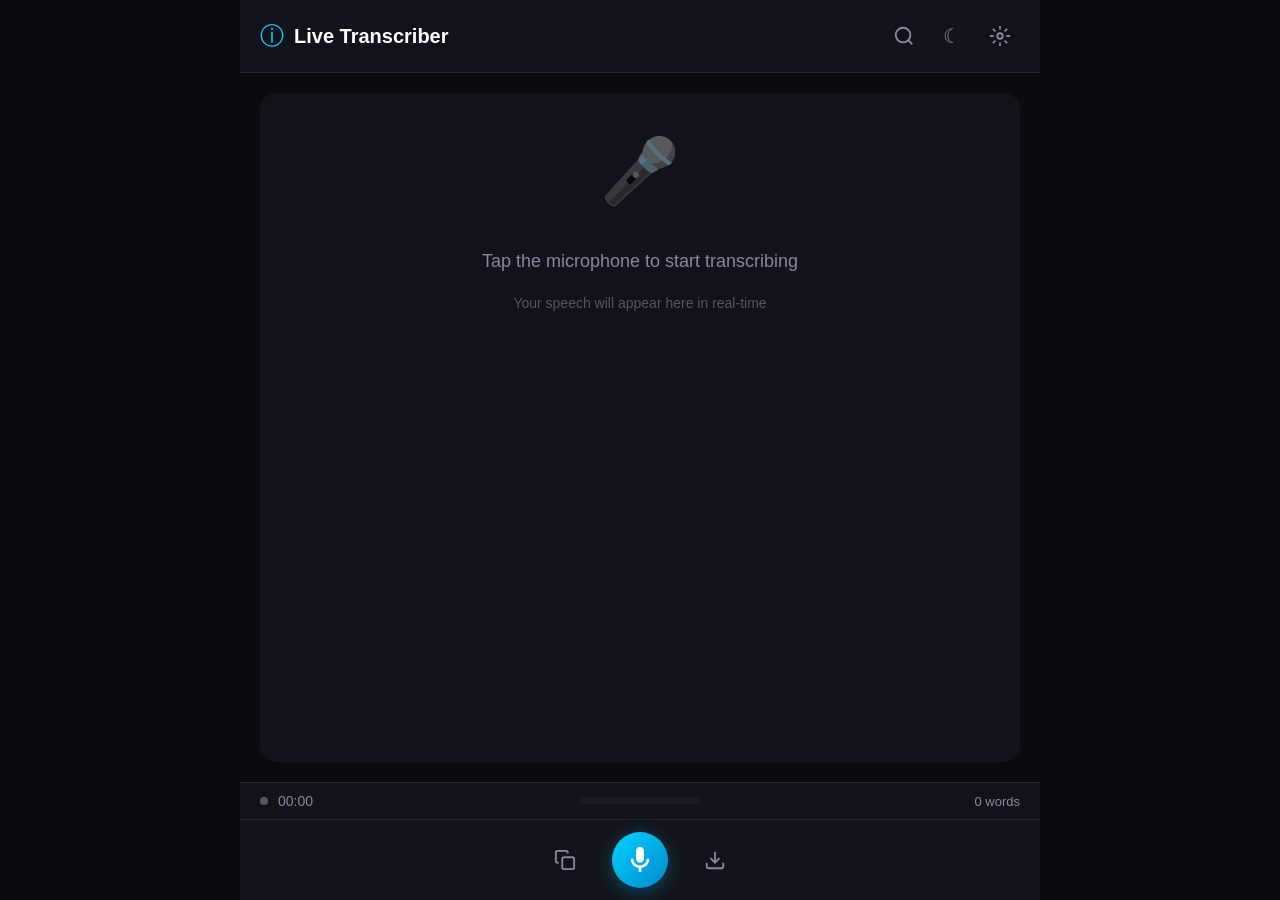
==== commit e335b99b: "v4.1 - Fix UI issues - Made bottom action bar more compact - Moved context actions inline (no more f" ====
--- a/index.html
+++ b/index.html
@@ -63,17 +63,20 @@
 
         <!-- Status Bar -->
         <div class="status-bar">
-            <div class="status-item">
+            <div class="status-left">
+                <span id="connectionIndicator" class="connection-indicator" title="API Status">
+                    <span class="connection-dot"></span>
+                </span>
                 <span id="duration" class="duration">00:00</span>
             </div>
-            <div class="audio-visualizer" id="audioVisualizer">
-                <div class="visualizer-bar"></div>
-                <div class="visualizer-bar"></div>
-                <div class="visualizer-bar"></div>
-                <div class="visualizer-bar"></div>
-                <div class="visualizer-bar"></div>
-            </div>
-            <div class="status-item">
+            <div class="status-center">
+                <div class="mic-level-container">
+                    <div id="micLevel" class="mic-level">
+                        <div id="micLevelFill" class="mic-level-fill"></div>
+                    </div>
+                </div>
+            </div>
+            <div class="status-right">
                 <span id="wordCount" class="word-count">0 words</span>
             </div>
         </div>
@@ -84,8 +87,31 @@
                 <svg viewBox="0 0 24 24" fill="none" stroke="currentColor" stroke-width="2">
                     <rect x="9" y="9" width="13" height="13" rx="2"/><path d="M5 15H4a2 2 0 0 1-2-2V4a2 2 0 0 1 2-2h9a2 2 0 0 1 2 2v1"/>
                 </svg>
-                <span>Copy</span>
-            </button>
+            </button>
+
+            <!-- Context Actions inline -->
+            <div id="contextActions" class="context-actions hidden">
+                <button id="recordBtn" class="context-btn" title="Record Audio">
+                    <svg viewBox="0 0 24 24" fill="currentColor">
+                        <circle cx="12" cy="12" r="6"/>
+                    </svg>
+                </button>
+                <button id="undoBtn" class="context-btn" title="Undo">
+                    <svg viewBox="0 0 24 24" fill="none" stroke="currentColor" stroke-width="2">
+                        <path d="M3 7v6h6"/><path d="M21 17a9 9 0 0 0-9-9 9 9 0 0 0-6 2.3L3 13"/>
+                    </svg>
+                </button>
+                <button id="editBtn" class="context-btn" title="Edit">
+                    <svg viewBox="0 0 24 24" fill="none" stroke="currentColor" stroke-width="2">
+                        <path d="M11 4H4a2 2 0 0 0-2 2v14a2 2 0 0 0 2 2h14a2 2 0 0 0 2-2v-7"/><path d="M18.5 2.5a2.121 2.121 0 0 1 3 3L12 15l-4 1 1-4 9.5-9.5z"/>
+                    </svg>
+                </button>
+                <button id="clearBtn" class="context-btn danger" title="Clear">
+                    <svg viewBox="0 0 24 24" fill="none" stroke="currentColor" stroke-width="2">
+                        <polyline points="3 6 5 6 21 6"/><path d="M19 6v14a2 2 0 0 1-2 2H7a2 2 0 0 1-2-2V6m3 0V4a2 2 0 0 1 2-2h4a2 2 0 0 1 2 2v2"/>
+                    </svg>
+                </button>
+            </div>
 
             <button id="micBtn" class="mic-btn" title="Start/Stop (Space)">
                 <div class="mic-btn-inner">
@@ -97,42 +123,12 @@
                         <rect x="6" y="6" width="12" height="12" rx="2"/>
                     </svg>
                 </div>
-                <div class="mic-pulse"></div>
             </button>
 
             <button id="exportBtn" class="action-btn" title="Export">
                 <svg viewBox="0 0 24 24" fill="none" stroke="currentColor" stroke-width="2">
                     <path d="M21 15v4a2 2 0 0 1-2 2H5a2 2 0 0 1-2-2v-4"/><polyline points="7 10 12 15 17 10"/><line x1="12" y1="15" x2="12" y2="3"/>
                 </svg>
-                <span>Export</span>
-            </button>
-        </div>
-
-        <!-- Context Actions (shown when needed) -->
-        <div id="contextActions" class="context-actions hidden">
-            <button id="recordBtn" class="context-btn" title="Record Audio">
-                <svg viewBox="0 0 24 24" fill="currentColor">
-                    <circle cx="12" cy="12" r="8"/>
-                </svg>
-                <span>Record</span>
-            </button>
-            <button id="undoBtn" class="context-btn" title="Undo">
-                <svg viewBox="0 0 24 24" fill="none" stroke="currentColor" stroke-width="2">
-                    <path d="M3 7v6h6"/><path d="M21 17a9 9 0 0 0-9-9 9 9 0 0 0-6 2.3L3 13"/>
-                </svg>
-                <span>Undo</span>
-            </button>
-            <button id="editBtn" class="context-btn" title="Edit">
-                <svg viewBox="0 0 24 24" fill="none" stroke="currentColor" stroke-width="2">
-                    <path d="M11 4H4a2 2 0 0 0-2 2v14a2 2 0 0 0 2 2h14a2 2 0 0 0 2-2v-7"/><path d="M18.5 2.5a2.121 2.121 0 0 1 3 3L12 15l-4 1 1-4 9.5-9.5z"/>
-                </svg>
-                <span>Edit</span>
-            </button>
-            <button id="clearBtn" class="context-btn danger" title="Clear">
-                <svg viewBox="0 0 24 24" fill="none" stroke="currentColor" stroke-width="2">
-                    <polyline points="3 6 5 6 21 6"/><path d="M19 6v14a2 2 0 0 1-2 2H7a2 2 0 0 1-2-2V6m3 0V4a2 2 0 0 1 2-2h4a2 2 0 0 1 2 2v2"/>
-                </svg>
-                <span>Clear</span>
             </button>
         </div>
 
--- a/style.css
+++ b/style.css
@@ -248,81 +248,115 @@
     display: flex;
     justify-content: space-between;
     align-items: center;
+    padding: 10px 20px;
+    background: var(--bg-secondary);
+    border-top: 1px solid var(--border);
+}
+
+.status-left, .status-right {
+    display: flex;
+    align-items: center;
+    gap: 10px;
+    min-width: 100px;
+}
+
+.status-right {
+    justify-content: flex-end;
+}
+
+.status-center {
+    flex: 1;
+    display: flex;
+    justify-content: center;
+}
+
+.duration {
+    font-size: 14px;
+    font-variant-numeric: tabular-nums;
+    font-weight: 500;
+    color: var(--text-secondary);
+}
+
+.word-count {
+    font-size: 13px;
+    color: var(--text-secondary);
+}
+
+/* Connection Indicator */
+.connection-indicator {
+    display: flex;
+    align-items: center;
+}
+
+.connection-dot {
+    width: 8px;
+    height: 8px;
+    border-radius: 50%;
+    background: var(--text-muted);
+    transition: background 0.3s;
+}
+
+.connection-indicator.connecting .connection-dot {
+    background: #ffa500;
+    animation: pulse-dot 1s ease-in-out infinite;
+}
+
+.connection-indicator.connected .connection-dot {
+    background: var(--accent-secondary);
+}
+
+.connection-indicator.error .connection-dot {
+    background: var(--danger);
+}
+
+@keyframes pulse-dot {
+    0%, 100% { opacity: 1; }
+    50% { opacity: 0.4; }
+}
+
+/* Mic Level Meter */
+.mic-level-container {
+    width: 120px;
+}
+
+.mic-level {
+    height: 6px;
+    background: var(--bg-card);
+    border-radius: 3px;
+    overflow: hidden;
+}
+
+.mic-level-fill {
+    height: 100%;
+    width: 0%;
+    background: linear-gradient(90deg, var(--accent), var(--accent-secondary));
+    border-radius: 3px;
+    transition: width 0.1s ease;
+}
+
+/* Action Bar */
+.action-bar {
+    display: flex;
+    justify-content: center;
+    align-items: center;
+    gap: 20px;
     padding: 12px 20px;
     background: var(--bg-secondary);
     border-top: 1px solid var(--border);
 }
 
-.status-item {
-    font-size: 14px;
-    color: var(--text-secondary);
-}
-
-.duration {
-    font-variant-numeric: tabular-nums;
-    font-weight: 500;
-}
-
-.word-count {
-    font-size: 13px;
-}
-
-/* Audio Visualizer */
-.audio-visualizer {
-    display: flex;
-    align-items: center;
-    gap: 3px;
-    height: 24px;
-}
-
-.visualizer-bar {
-    width: 4px;
-    height: 8px;
-    background: var(--text-muted);
-    border-radius: 2px;
-    transition: height 0.1s ease;
-}
-
-.audio-visualizer.active .visualizer-bar {
-    background: var(--accent);
-    animation: visualize 0.5s ease-in-out infinite;
-}
-
-.audio-visualizer.active .visualizer-bar:nth-child(1) { animation-delay: 0s; }
-.audio-visualizer.active .visualizer-bar:nth-child(2) { animation-delay: 0.1s; }
-.audio-visualizer.active .visualizer-bar:nth-child(3) { animation-delay: 0.2s; }
-.audio-visualizer.active .visualizer-bar:nth-child(4) { animation-delay: 0.1s; }
-.audio-visualizer.active .visualizer-bar:nth-child(5) { animation-delay: 0s; }
-
-@keyframes visualize {
-    0%, 100% { height: 8px; }
-    50% { height: 20px; }
-}
-
-/* Action Bar */
-.action-bar {
-    display: flex;
-    justify-content: center;
-    align-items: center;
-    gap: 24px;
-    padding: 20px;
-    background: var(--bg-secondary);
-    border-top: 1px solid var(--border);
-}
-
 .action-btn {
     display: flex;
     flex-direction: column;
     align-items: center;
-    gap: 6px;
-    padding: 12px 20px;
+    gap: 4px;
+    padding: 8px 16px;
     background: transparent;
     border: none;
     color: var(--text-secondary);
     cursor: pointer;
     border-radius: var(--radius-sm);
     transition: all 0.2s;
-    min-width: 70px;
 }
 
 .action-btn:hover {
@@ -331,20 +365,20 @@
 }
 
 .action-btn svg {
-    width: 24px;
-    height: 24px;
+    width: 22px;
+    height: 22px;
 }
 
 .action-btn span {
-    font-size: 12px;
+    font-size: 11px;
     font-weight: 500;
 }
 
 /* Mic Button */
 .mic-btn {
     position: relative;
-    width: 72px;
-    height: 72px;
+    width: 56px;
+    height: 56px;
     border: none;
     background: linear-gradient(135deg, var(--accent), #0088cc);
     border-radius: 50%;
@@ -354,6 +388,7 @@
     justify-content: center;
     box-shadow: 0 4px 20px var(--accent-glow);
     transition: all 0.3s ease;
+    flex-shrink: 0;
 }
 
 .mic-btn:hover {
@@ -421,20 +456,14 @@
     100% { transform: scale(1.5); opacity: 0; }
 }
 
-/* Context Actions */
+/* Context Actions - Now inline in action bar */
 .context-actions {
-    position: fixed;
-    bottom: 140px;
-    left: 50%;
-    transform: translateX(-50%);
-    display: flex;
-    gap: 8px;
-    padding: 12px 16px;
-    background: var(--bg-card);
-    border-radius: var(--radius);
-    box-shadow: 0 8px 32px var(--shadow);
+    display: flex;
+    gap: 4px;
+    padding: 8px 12px;
+    background: var(--bg-card);
+    border-radius: var(--radius-sm);
     border: 1px solid var(--border);
-    z-index: 100;
 }
 
 .context-actions.hidden {
@@ -443,15 +472,15 @@
 
 .context-btn {
     display: flex;
-    flex-direction: column;
-    align-items: center;
-    gap: 4px;
-    padding: 10px 16px;
+    align-items: center;
+    justify-content: center;
+    width: 36px;
+    height: 36px;
     background: transparent;
     border: none;
     color: var(--text-secondary);
     cursor: pointer;
-    border-radius: var(--radius-sm);
+    border-radius: 8px;
     transition: all 0.2s;
 }
 
@@ -466,13 +495,12 @@
 }
 
 .context-btn svg {
-    width: 20px;
-    height: 20px;
+    width: 18px;
+    height: 18px;
 }
 
 .context-btn span {
-    font-size: 11px;
-    font-weight: 500;
+    display: none;
 }
 
 /* Recording Indicator */
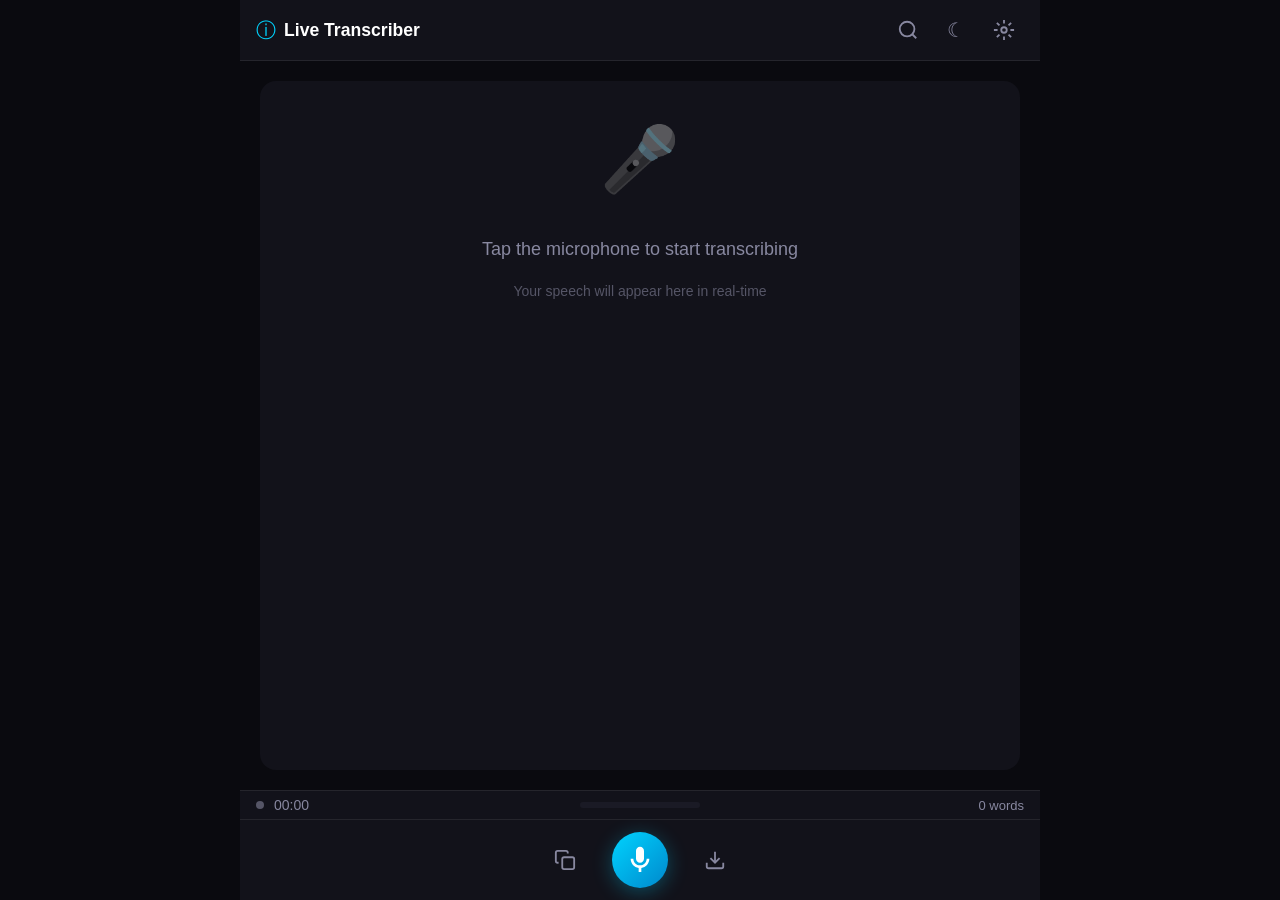
==== commit d4849b30: "v4.2 - UI polish and fixes - Changed Clear icon to X-in-circle (clearer meaning) - Made header more " ====
--- a/index.html
+++ b/index.html
@@ -106,9 +106,9 @@
                         <path d="M11 4H4a2 2 0 0 0-2 2v14a2 2 0 0 0 2 2h14a2 2 0 0 0 2-2v-7"/><path d="M18.5 2.5a2.121 2.121 0 0 1 3 3L12 15l-4 1 1-4 9.5-9.5z"/>
                     </svg>
                 </button>
-                <button id="clearBtn" class="context-btn danger" title="Clear">
+                <button id="clearBtn" class="context-btn danger" title="Clear All">
                     <svg viewBox="0 0 24 24" fill="none" stroke="currentColor" stroke-width="2">
-                        <polyline points="3 6 5 6 21 6"/><path d="M19 6v14a2 2 0 0 1-2 2H7a2 2 0 0 1-2-2V6m3 0V4a2 2 0 0 1 2-2h4a2 2 0 0 1 2 2v2"/>
+                        <circle cx="12" cy="12" r="10"/><path d="M15 9l-6 6M9 9l6 6"/>
                     </svg>
                 </button>
             </div>
--- a/style.css
+++ b/style.css
@@ -54,12 +54,12 @@
     position: relative;
 }
 
-/* Header */
+/* Header - Compact */
 .header {
     display: flex;
     justify-content: space-between;
     align-items: center;
-    padding: 16px 20px;
+    padding: 10px 16px;
     background: var(--bg-secondary);
     border-bottom: 1px solid var(--border);
 }
@@ -67,16 +67,16 @@
 .logo {
     display: flex;
     align-items: center;
-    gap: 10px;
+    gap: 8px;
 }
 
 .logo-icon {
-    font-size: 24px;
+    font-size: 20px;
     color: var(--accent);
 }
 
 .logo h1 {
-    font-size: 1.25rem;
+    font-size: 1.1rem;
     font-weight: 600;
     color: var(--text-primary);
 }
@@ -243,12 +243,12 @@
     margin-bottom: 16px;
 }
 
-/* Status Bar */
+/* Status Bar - Compact */
 .status-bar {
     display: flex;
     justify-content: space-between;
     align-items: center;
-    padding: 10px 20px;
+    padding: 6px 16px;
     background: var(--bg-secondary);
     border-top: 1px solid var(--border);
 }
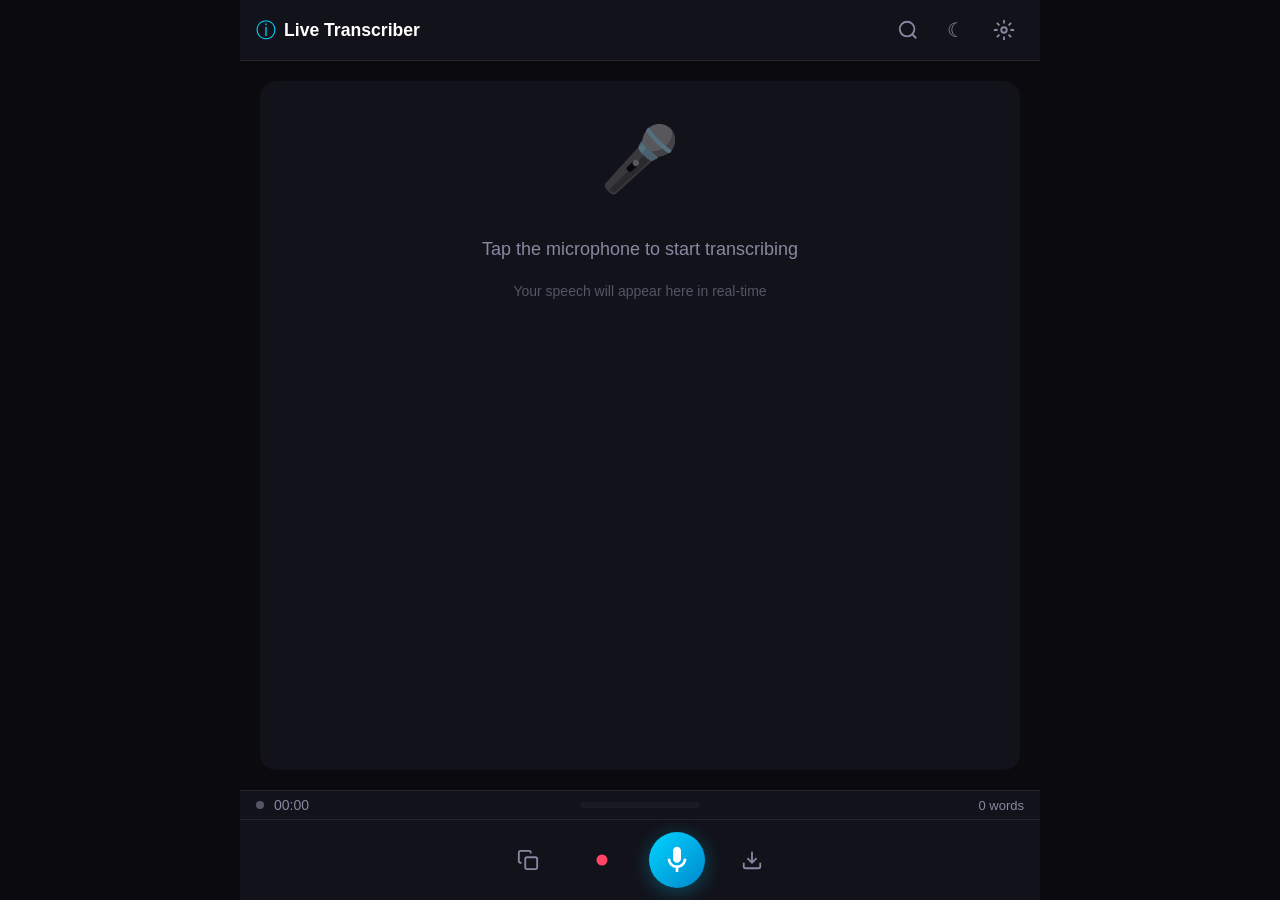
==== commit 4abe875f: "v5.0 - Batch upload, keyword highlighting, smart ETA, validations - Batch file upload with queue UI " ====
--- a/index.html
+++ b/index.html
@@ -9,6 +9,7 @@
     <!-- PWA Support -->
     <link rel="manifest" href="manifest.json">
     <meta name="theme-color" content="#00d9ff">
+    <meta name="mobile-web-app-capable" content="yes">
     <meta name="apple-mobile-web-app-capable" content="yes">
     <meta name="apple-mobile-web-app-status-bar-style" content="black-translucent">
     <meta name="apple-mobile-web-app-title" content="Transcriber">
@@ -48,6 +49,7 @@
             <button id="clearSearch" class="search-clear">&times;</button>
         </div>
 
+
         <!-- Transcript Area (Main Content) -->
         <div class="transcript-wrapper">
             <div class="transcript-container" id="transcriptContainer">
@@ -89,13 +91,18 @@
                 </svg>
             </button>
 
+            <!-- Record Button - Always Visible -->
+            <button id="recordBtn" class="action-btn record-btn" title="Record Audio (R)">
+                <svg class="rec-icon" viewBox="0 0 24 24" fill="currentColor">
+                    <circle cx="12" cy="12" r="6"/>
+                </svg>
+                <svg class="stop-rec-icon" viewBox="0 0 24 24" fill="currentColor">
+                    <rect x="6" y="6" width="12" height="12" rx="2"/>
+                </svg>
+            </button>
+
             <!-- Context Actions inline -->
             <div id="contextActions" class="context-actions hidden">
-                <button id="recordBtn" class="context-btn" title="Record Audio">
-                    <svg viewBox="0 0 24 24" fill="currentColor">
-                        <circle cx="12" cy="12" r="6"/>
-                    </svg>
-                </button>
                 <button id="undoBtn" class="context-btn" title="Undo">
                     <svg viewBox="0 0 24 24" fill="none" stroke="currentColor" stroke-width="2">
                         <path d="M3 7v6h6"/><path d="M21 17a9 9 0 0 0-9-9 9 9 0 0 0-6 2.3L3 13"/>
@@ -113,7 +120,7 @@
                 </button>
             </div>
 
-            <button id="micBtn" class="mic-btn" title="Start/Stop (Space)">
+            <button id="micBtn" class="mic-btn" title="Start Transcription (Space)">
                 <div class="mic-btn-inner">
                     <svg class="mic-icon" viewBox="0 0 24 24" fill="currentColor">
                         <path d="M12 14c1.66 0 3-1.34 3-3V5c0-1.66-1.34-3-3-3S9 3.34 9 5v6c0 1.66 1.34 3 3 3z"/>
@@ -136,6 +143,17 @@
         <div id="recordingIndicator" class="recording-indicator hidden">
             <span class="rec-dot"></span>
             <span>REC</span>
+        </div>
+
+        <!-- Transcription Progress Indicator -->
+        <div id="transcribeProgress" class="transcribe-progress hidden">
+            <div class="transcribe-spinner"></div>
+            <div class="transcribe-info">
+                <span id="transcribeStatus">Transcribing audio...</span>
+                <div class="transcribe-bar">
+                    <div id="transcribeBarFill" class="transcribe-bar-fill"></div>
+                </div>
+            </div>
         </div>
     </div>
 
@@ -216,18 +234,6 @@
                         </label>
                     </div>
                 </div>
-                <div class="setting-group">
-                    <div class="setting-row">
-                        <div>
-                            <label>Show Timestamps</label>
-                            <span class="setting-desc">Display time markers</span>
-                        </div>
-                        <label class="toggle">
-                            <input type="checkbox" id="showTimestamps">
-                            <span class="toggle-slider"></span>
-                        </label>
-                    </div>
-                </div>
             </div>
 
             <div class="settings-section">
@@ -271,6 +277,21 @@
                         </svg>
                         Upload Audio File
                     </button>
+                </div>
+                <div class="setting-group">
+                    <div class="setting-row">
+                        <div>
+                            <label>Highlight Keywords</label>
+                            <span class="setting-desc">Highlight specific words in transcript</span>
+                        </div>
+                        <label class="toggle">
+                            <input type="checkbox" id="highlightKeywords">
+                            <span class="toggle-slider"></span>
+                        </label>
+                    </div>
+                    <div id="keywordsInput" class="keywords-input hidden">
+                        <input type="text" id="keywords" placeholder="Enter keywords separated by commas (e.g., important, urgent, action)">
+                    </div>
                 </div>
                 <div class="setting-group">
                     <div class="setting-row">
@@ -332,7 +353,7 @@
             </div>
             <div class="modal-body">
                 <div class="upload-zone" id="uploadZone">
-                    <input type="file" id="audioFileInput" accept="audio/*,.webm,.mp3,.wav,.m4a,.ogg,.flac" hidden>
+                    <input type="file" id="audioFileInput" accept="audio/*,video/*,.webm,.mp3,.wav,.m4a,.ogg,.flac,.mp4,.mkv,.avi,.mov" multiple hidden>
                     <div class="upload-icon">&#127911;</div>
                     <p>Drag & drop audio file here</p>
                     <p class="upload-hint">or click to browse</p>
@@ -343,6 +364,13 @@
                     <span id="uploadFileName" class="file-name">filename.mp3</span>
                     <span id="uploadFileSize" class="file-size">2.5 MB</span>
                     <button id="removeUploadFile" class="remove-file">&times;</button>
+                </div>
+                <div id="uploadQueue" class="upload-queue hidden">
+                    <div class="queue-header">
+                        <span>Files to transcribe:</span>
+                        <button id="clearQueue" class="clear-queue-btn">Clear All</button>
+                    </div>
+                    <div id="queueList" class="queue-list"></div>
                 </div>
                 <div class="upload-options">
                     <div class="upload-option">
@@ -454,6 +482,42 @@
         </div>
     </div>
 
+    <!-- Save Recording Modal -->
+    <div id="saveRecordingModal" class="modal hidden">
+        <div class="modal-content save-recording-modal">
+            <div class="modal-header">
+                <h3>Save Recording?</h3>
+            </div>
+            <div class="modal-body save-recording-body">
+                <div class="save-recording-icon">&#127908;</div>
+                <p>You have an unsaved audio recording.</p>
+                <p class="save-recording-hint">Would you like to save it?</p>
+            </div>
+            <div class="modal-footer save-recording-footer">
+                <button id="saveRecordingYes" class="btn btn-primary">Save Recording</button>
+                <button id="saveRecordingNo" class="btn btn-secondary">Discard</button>
+            </div>
+        </div>
+    </div>
+
+    <!-- Session Recovery Modal -->
+    <div id="sessionModal" class="modal hidden">
+        <div class="modal-content session-modal">
+            <div class="modal-header">
+                <h3>Previous Session Found</h3>
+            </div>
+            <div class="modal-body session-modal-body">
+                <div class="session-icon">&#128196;</div>
+                <p>You have a transcript from a previous session.</p>
+                <p class="session-hint">Would you like to continue or start fresh?</p>
+            </div>
+            <div class="modal-footer session-modal-footer">
+                <button id="sessionContinue" class="btn btn-primary">Continue</button>
+                <button id="sessionClear" class="btn btn-secondary">Clear &amp; Start Fresh</button>
+            </div>
+        </div>
+    </div>
+
     <script src="app.js"></script>
 </body>
 </html>
--- a/style.css
+++ b/style.css
@@ -41,6 +41,10 @@
     min-height: 100vh;
     min-height: 100dvh;
     overflow: hidden;
+    /* iPhone safe areas */
+    padding-top: env(safe-area-inset-top);
+    padding-left: env(safe-area-inset-left);
+    padding-right: env(safe-area-inset-right);
 }
 
 /* App Container */
@@ -169,6 +173,69 @@
     cursor: not-allowed;
 }
 
+/* Session Recovery Modal */
+.session-modal {
+    max-width: 340px;
+    text-align: center;
+}
+
+.session-modal-body {
+    padding: 30px 24px;
+}
+
+.session-icon {
+    font-size: 48px;
+    margin-bottom: 16px;
+}
+
+.session-modal-body p {
+    margin: 0;
+    color: var(--text-primary);
+    font-size: 15px;
+}
+
+.session-hint {
+    color: var(--text-secondary) !important;
+    font-size: 13px !important;
+    margin-top: 8px !important;
+}
+
+.session-modal-footer {
+    flex-direction: row !important;
+    justify-content: center;
+    gap: 12px;
+}
+
+.session-modal-footer .btn {
+    min-width: 120px;
+    padding: 12px 20px;
+    border: none;
+    border-radius: 8px;
+    font-size: 14px;
+    font-weight: 600;
+    cursor: pointer;
+    transition: all 0.2s;
+}
+
+.session-modal-footer .btn-primary {
+    background: var(--accent);
+    color: var(--bg-primary);
+}
+
+.session-modal-footer .btn-primary:hover {
+    background: #00b8d9;
+}
+
+.session-modal-footer .btn-secondary {
+    background: var(--bg-hover);
+    color: var(--text-secondary);
+}
+
+.session-modal-footer .btn-secondary:hover {
+    background: var(--danger);
+    color: white;
+}
+
 /* Transcript Area */
 .transcript-wrapper {
     flex: 1;
@@ -341,6 +408,7 @@
     align-items: center;
     gap: 20px;
     padding: 12px 20px;
+    padding-bottom: calc(12px + env(safe-area-inset-bottom));
     background: var(--bg-secondary);
     border-top: 1px solid var(--border);
 }
@@ -372,6 +440,43 @@
 .action-btn span {
     font-size: 11px;
     font-weight: 500;
+}
+
+/* Record Button - Always Visible */
+.record-btn {
+    position: relative;
+}
+
+.record-btn .rec-icon {
+    color: var(--danger);
+}
+
+.record-btn .stop-rec-icon {
+    display: none;
+}
+
+.record-btn.recording {
+    background: var(--danger) !important;
+    color: white !important;
+    animation: pulse-record 1.2s ease-in-out infinite;
+}
+
+.record-btn.recording .rec-icon {
+    display: none;
+}
+
+.record-btn.recording .stop-rec-icon {
+    display: block;
+    color: white;
+}
+
+.record-btn.recording:hover {
+    background: #ff2244 !important;
+}
+
+@keyframes pulse-record {
+    0%, 100% { box-shadow: 0 0 0 0 rgba(255, 68, 102, 0.4); }
+    50% { box-shadow: 0 0 0 8px rgba(255, 68, 102, 0); }
 }
 
 /* Mic Button */
@@ -416,6 +521,31 @@
 
 .mic-btn .stop-icon {
     display: none;
+}
+
+.mic-btn.listening {
+    background: linear-gradient(135deg, var(--accent-secondary), #00cc66);
+    box-shadow: 0 4px 25px rgba(0, 255, 136, 0.5);
+    animation: pulse-listening 0.8s ease-in-out infinite;
+}
+
+.mic-btn.listening .mic-icon {
+    display: none;
+}
+
+.mic-btn.listening .stop-icon {
+    display: block;
+}
+
+@keyframes pulse-listening {
+    0%, 100% {
+        transform: scale(1);
+        box-shadow: 0 4px 25px rgba(0, 255, 136, 0.5);
+    }
+    50% {
+        transform: scale(1.08);
+        box-shadow: 0 4px 35px rgba(0, 255, 136, 0.8), 0 0 60px rgba(0, 255, 136, 0.4);
+    }
 }
 
 .mic-btn.recording {
@@ -542,6 +672,68 @@
 @keyframes fade-in {
     from { opacity: 0; transform: translateX(-50%) translateY(-10px); }
     to { opacity: 1; transform: translateX(-50%) translateY(0); }
+}
+
+/* Transcription Progress Indicator */
+.transcribe-progress {
+    position: fixed;
+    top: 80px;
+    left: 50%;
+    transform: translateX(-50%);
+    display: flex;
+    align-items: center;
+    gap: 12px;
+    padding: 14px 20px;
+    background: linear-gradient(135deg, var(--accent), #0088cc);
+    color: white;
+    border-radius: 16px;
+    font-size: 14px;
+    font-weight: 600;
+    z-index: 200;
+    animation: fade-in 0.3s ease;
+    box-shadow: 0 4px 20px rgba(0, 212, 255, 0.4);
+    min-width: 200px;
+}
+
+.transcribe-progress.hidden {
+    display: none;
+}
+
+.transcribe-spinner {
+    width: 20px;
+    height: 20px;
+    border: 3px solid rgba(255, 255, 255, 0.3);
+    border-top-color: white;
+    border-radius: 50%;
+    animation: spin 1s linear infinite;
+    flex-shrink: 0;
+}
+
+.transcribe-info {
+    display: flex;
+    flex-direction: column;
+    gap: 6px;
+    flex: 1;
+}
+
+.transcribe-bar {
+    width: 100%;
+    height: 6px;
+    background: rgba(255, 255, 255, 0.3);
+    border-radius: 3px;
+    overflow: hidden;
+}
+
+.transcribe-bar-fill {
+    height: 100%;
+    width: 0%;
+    background: white;
+    border-radius: 3px;
+    transition: width 0.3s ease;
+}
+
+@keyframes spin {
+    to { transform: rotate(360deg); }
 }
 
 /* Settings Panel */
@@ -586,6 +778,7 @@
     position: sticky;
     top: 0;
     background: var(--bg-secondary);
+    z-index: 10;
 }
 
 .settings-header h3 {
@@ -614,6 +807,8 @@
 
 .settings-content {
     padding: 16px 24px;
+    position: relative;
+    z-index: 1;
 }
 
 .settings-section {
@@ -657,6 +852,47 @@
     font-size: 13px;
     color: var(--text-muted);
     margin-top: 2px;
+}
+
+.keywords-input {
+    margin-top: 12px;
+}
+
+.keywords-input.hidden {
+    display: none;
+}
+
+.keywords-input input {
+    width: 100%;
+    padding: 10px 14px;
+    background: var(--bg-card);
+    border: 1px solid var(--border);
+    border-radius: var(--radius-sm);
+    color: var(--text-primary);
+    font-size: 14px;
+}
+
+.keywords-input input::placeholder {
+    color: var(--text-muted);
+}
+
+.keywords-input input:focus {
+    outline: none;
+    border-color: var(--accent);
+}
+
+/* Keyword highlighting in transcript */
+.keyword-highlight {
+    background: linear-gradient(120deg, rgba(255, 200, 0, 0.3) 0%, rgba(255, 150, 0, 0.3) 100%);
+    padding: 1px 4px;
+    border-radius: 3px;
+    color: #ffcc00;
+    font-weight: 500;
+}
+
+[data-theme="light"] .keyword-highlight {
+    background: linear-gradient(120deg, rgba(255, 200, 0, 0.4) 0%, rgba(255, 150, 0, 0.4) 100%);
+    color: #cc8800;
 }
 
 .setting-group select {
@@ -945,6 +1181,75 @@
     gap: 12px;
 }
 
+/* Save Recording Modal */
+.save-recording-modal {
+    max-width: 320px;
+    text-align: center;
+}
+
+.save-recording-body {
+    padding: 30px 24px;
+}
+
+.save-recording-icon {
+    font-size: 48px;
+    margin-bottom: 16px;
+    animation: pulse-icon 1.5s ease-in-out infinite;
+}
+
+@keyframes pulse-icon {
+    0%, 100% { transform: scale(1); }
+    50% { transform: scale(1.1); }
+}
+
+.save-recording-body p {
+    margin: 0;
+    color: var(--text-primary);
+    font-size: 15px;
+}
+
+.save-recording-hint {
+    color: var(--text-secondary) !important;
+    font-size: 13px !important;
+    margin-top: 8px !important;
+}
+
+.save-recording-footer {
+    flex-direction: row !important;
+    justify-content: center;
+    gap: 12px;
+}
+
+.save-recording-footer .btn {
+    min-width: 120px;
+    padding: 12px 20px;
+    border: none;
+    border-radius: 8px;
+    font-size: 14px;
+    font-weight: 600;
+    cursor: pointer;
+    transition: all 0.2s;
+}
+
+.save-recording-footer .btn-primary {
+    background: var(--accent);
+    color: var(--bg-primary);
+}
+
+.save-recording-footer .btn-primary:hover {
+    background: #00b8d9;
+}
+
+.save-recording-footer .btn-secondary {
+    background: var(--bg-hover);
+    color: var(--text-secondary);
+}
+
+.save-recording-footer .btn-secondary:hover {
+    background: var(--danger);
+    color: white;
+}
+
 /* Upload Zone */
 .upload-zone {
     border: 2px dashed var(--border);
@@ -1022,6 +1327,101 @@
     border-radius: 50%;
     font-size: 18px;
     cursor: pointer;
+}
+
+/* Batch Upload Queue */
+.upload-queue {
+    margin-top: 16px;
+    background: var(--bg-card);
+    border-radius: var(--radius-sm);
+    overflow: hidden;
+}
+
+.upload-queue.hidden {
+    display: none;
+}
+
+.queue-header {
+    display: flex;
+    justify-content: space-between;
+    align-items: center;
+    padding: 12px 16px;
+    background: var(--bg-hover);
+    font-size: 13px;
+    color: var(--text-secondary);
+}
+
+.clear-queue-btn {
+    background: none;
+    border: none;
+    color: var(--danger);
+    font-size: 12px;
+    cursor: pointer;
+}
+
+.queue-list {
+    max-height: 150px;
+    overflow-y: auto;
+}
+
+.queue-item {
+    display: flex;
+    align-items: center;
+    gap: 10px;
+    padding: 10px 16px;
+    border-top: 1px solid var(--border);
+    font-size: 13px;
+}
+
+.queue-item .file-name {
+    flex: 1;
+    overflow: hidden;
+    text-overflow: ellipsis;
+    white-space: nowrap;
+}
+
+.queue-item .file-size {
+    color: var(--text-muted);
+    font-size: 12px;
+}
+
+.queue-item .queue-status {
+    font-size: 11px;
+    padding: 2px 8px;
+    border-radius: 10px;
+    background: var(--bg-hover);
+    color: var(--text-muted);
+}
+
+.queue-item .queue-status.processing {
+    background: var(--accent-glow);
+    color: var(--accent);
+}
+
+.queue-item .queue-status.done {
+    background: rgba(0, 255, 136, 0.15);
+    color: var(--accent-secondary);
+}
+
+.queue-item .queue-status.error {
+    background: var(--danger-glow);
+    color: var(--danger);
+}
+
+.queue-item .remove-queue-item {
+    width: 20px;
+    height: 20px;
+    border: none;
+    background: transparent;
+    color: var(--text-muted);
+    font-size: 16px;
+    cursor: pointer;
+    opacity: 0.5;
+}
+
+.queue-item .remove-queue-item:hover {
+    opacity: 1;
+    color: var(--danger);
 }
 
 .upload-options {
